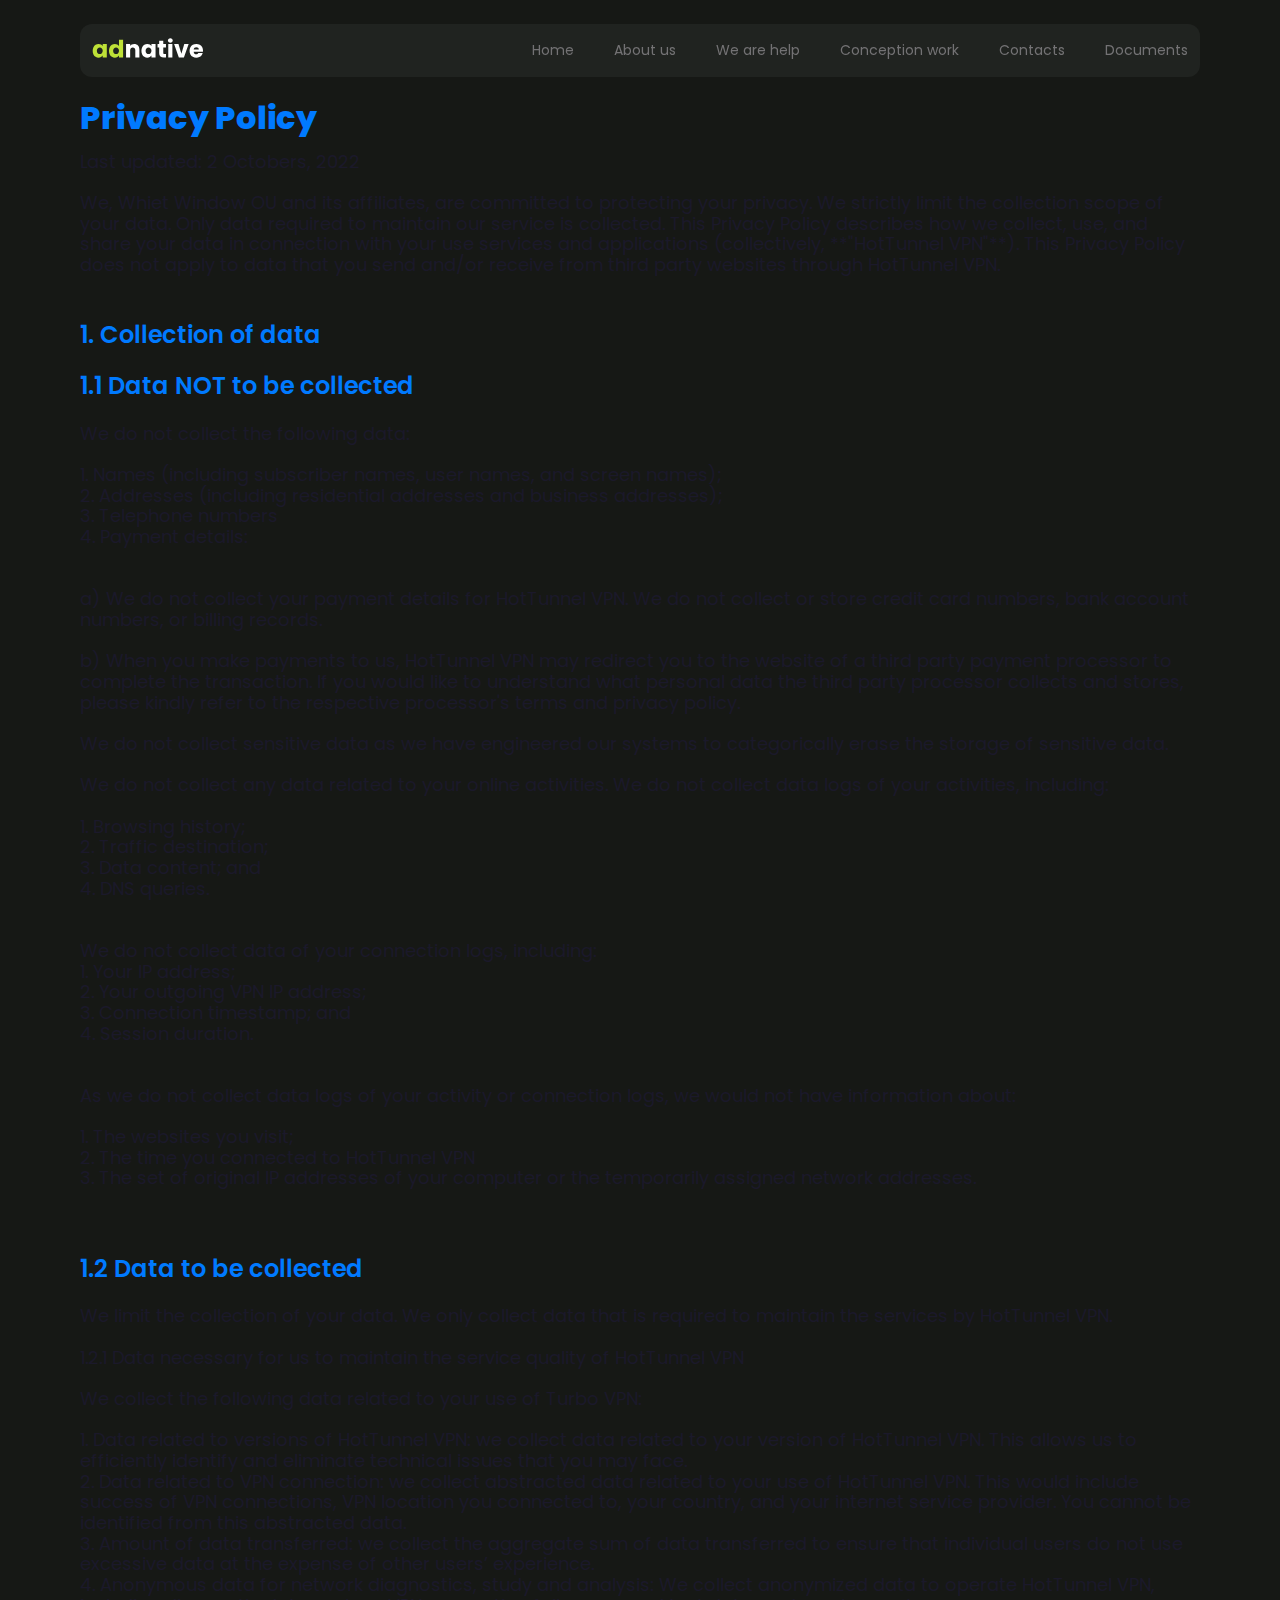
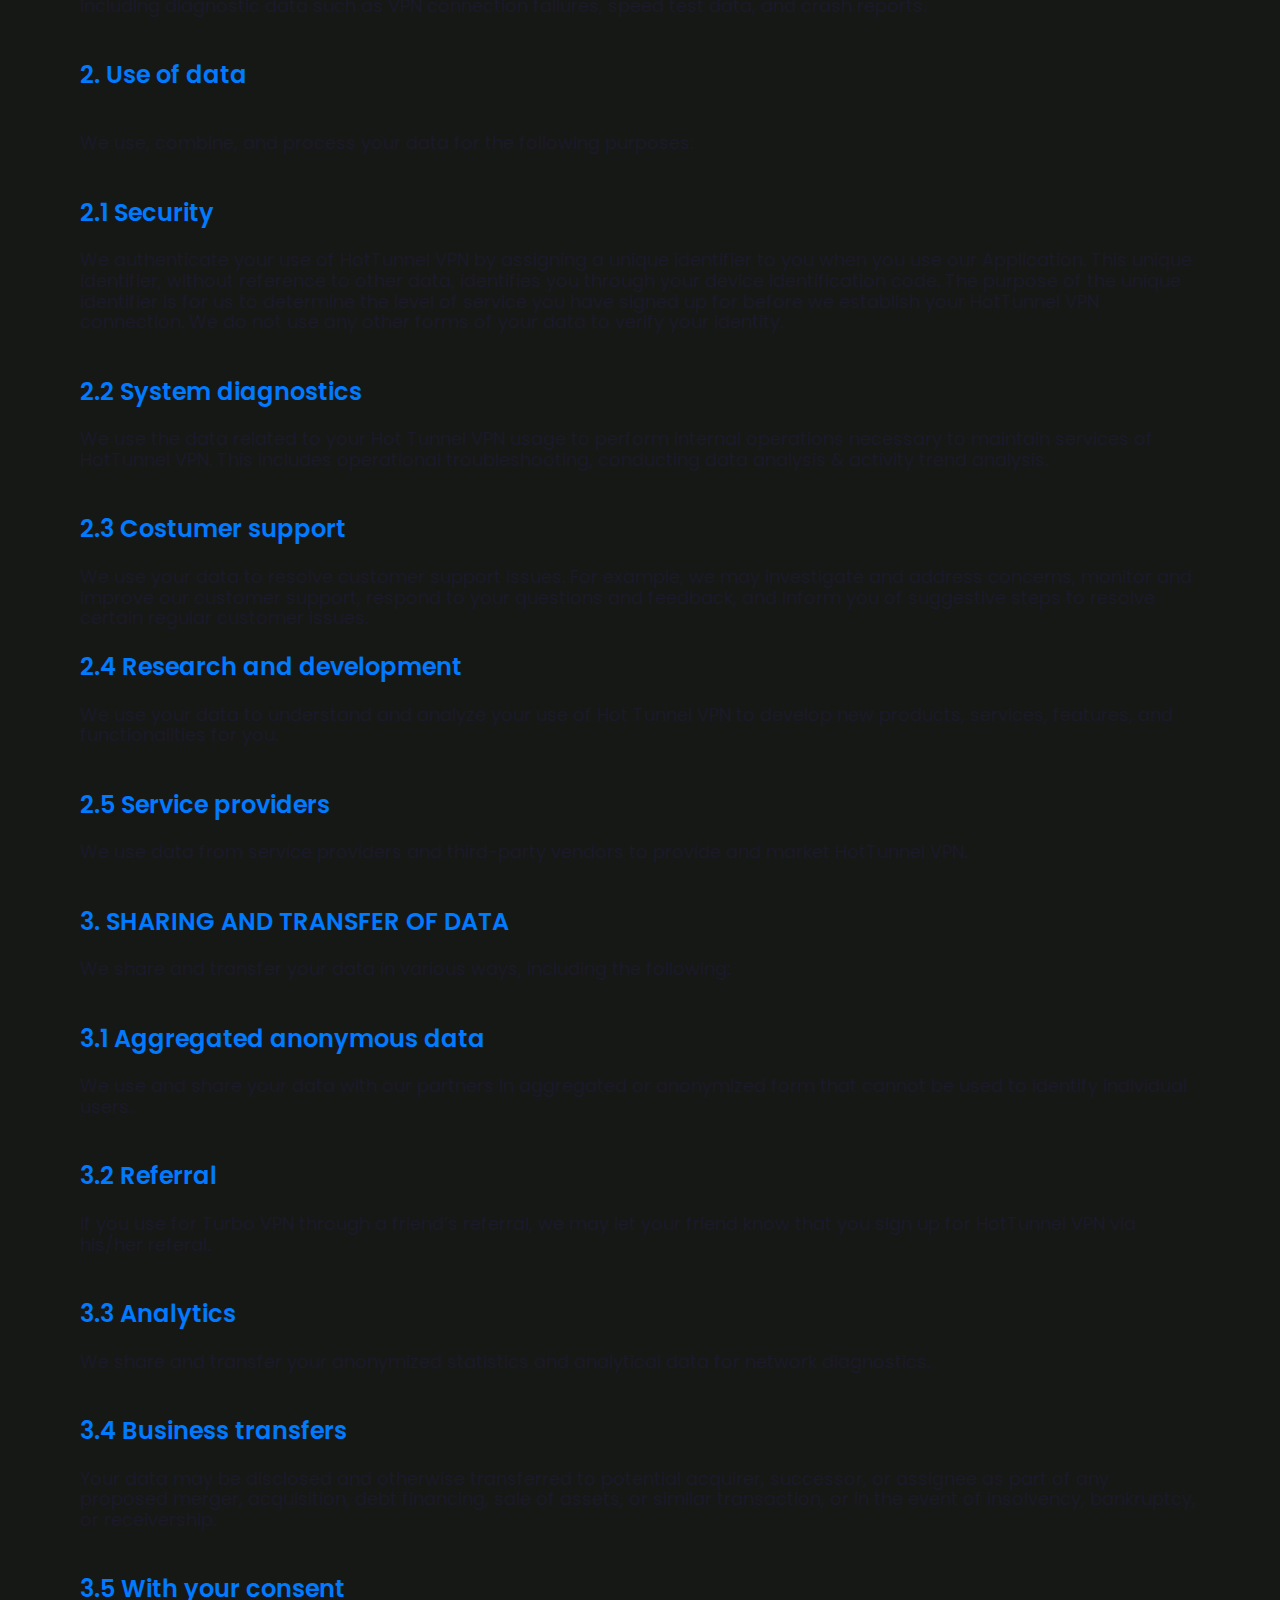
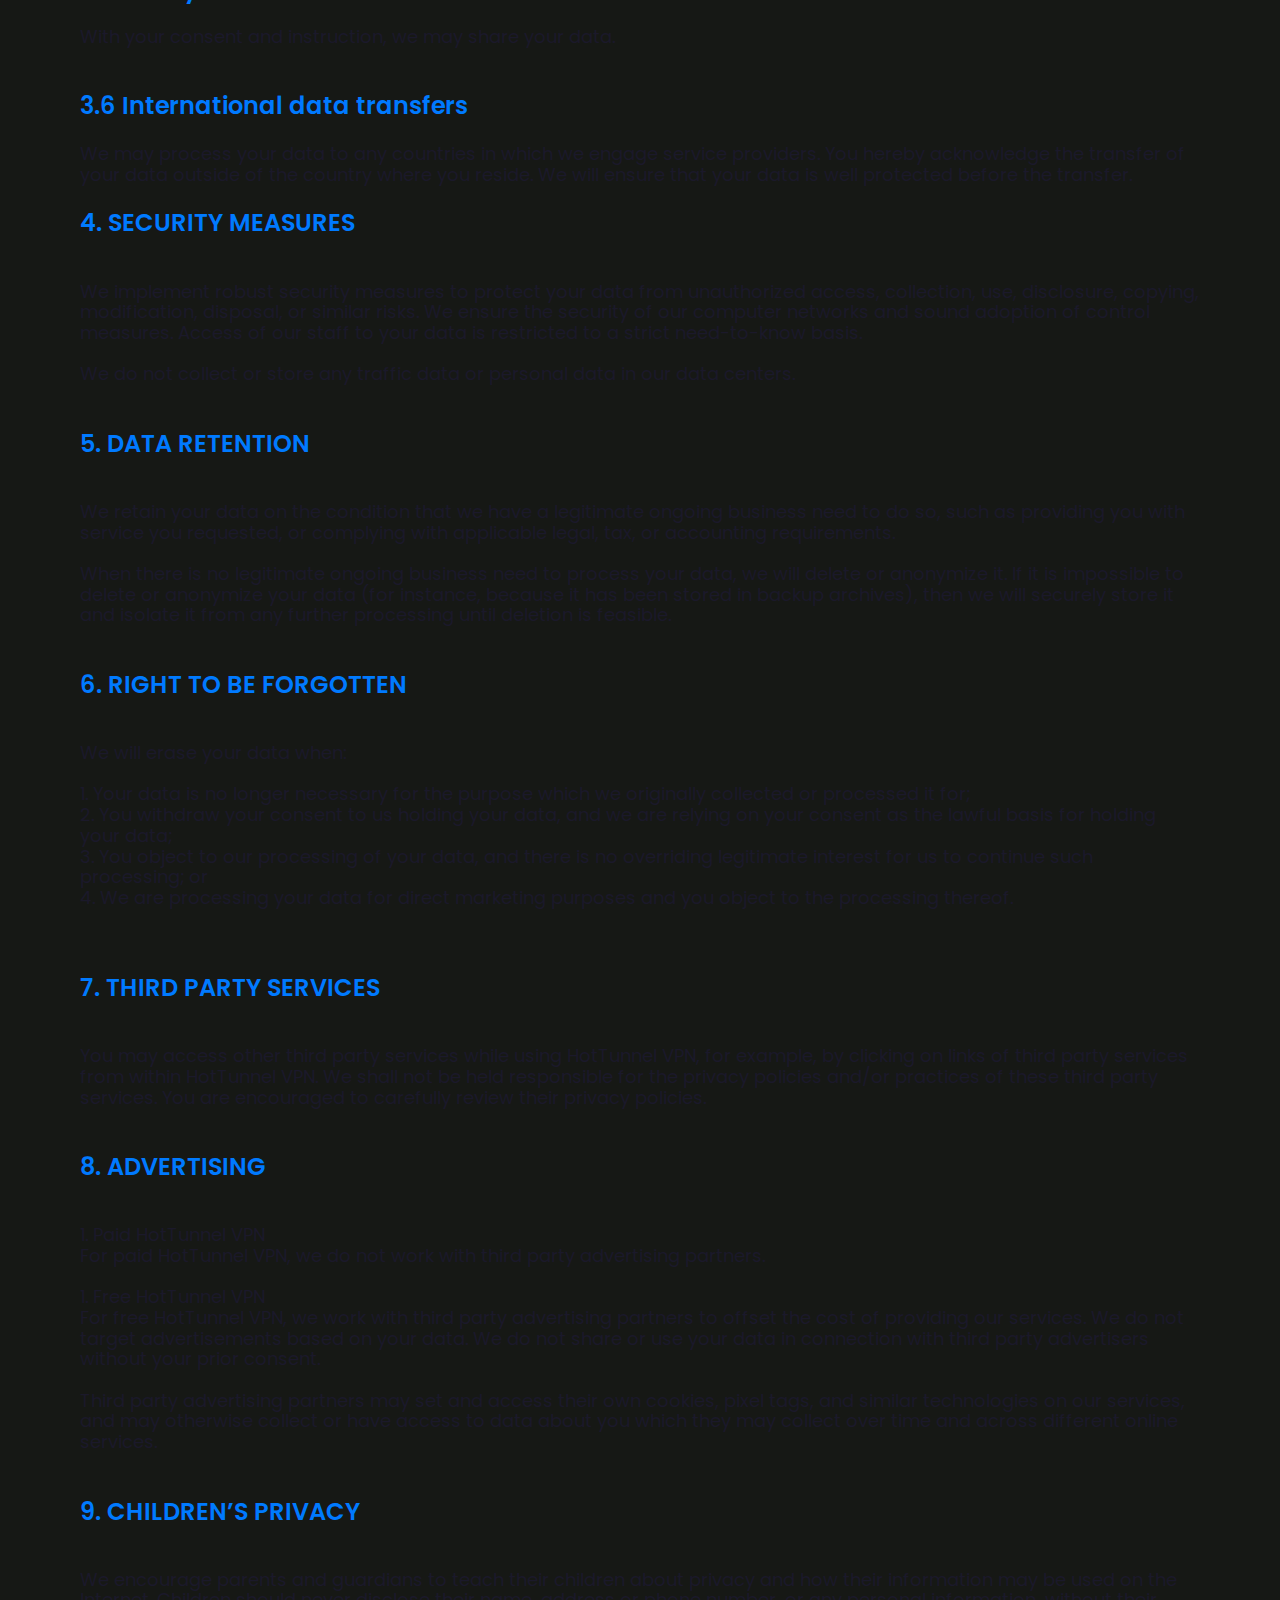
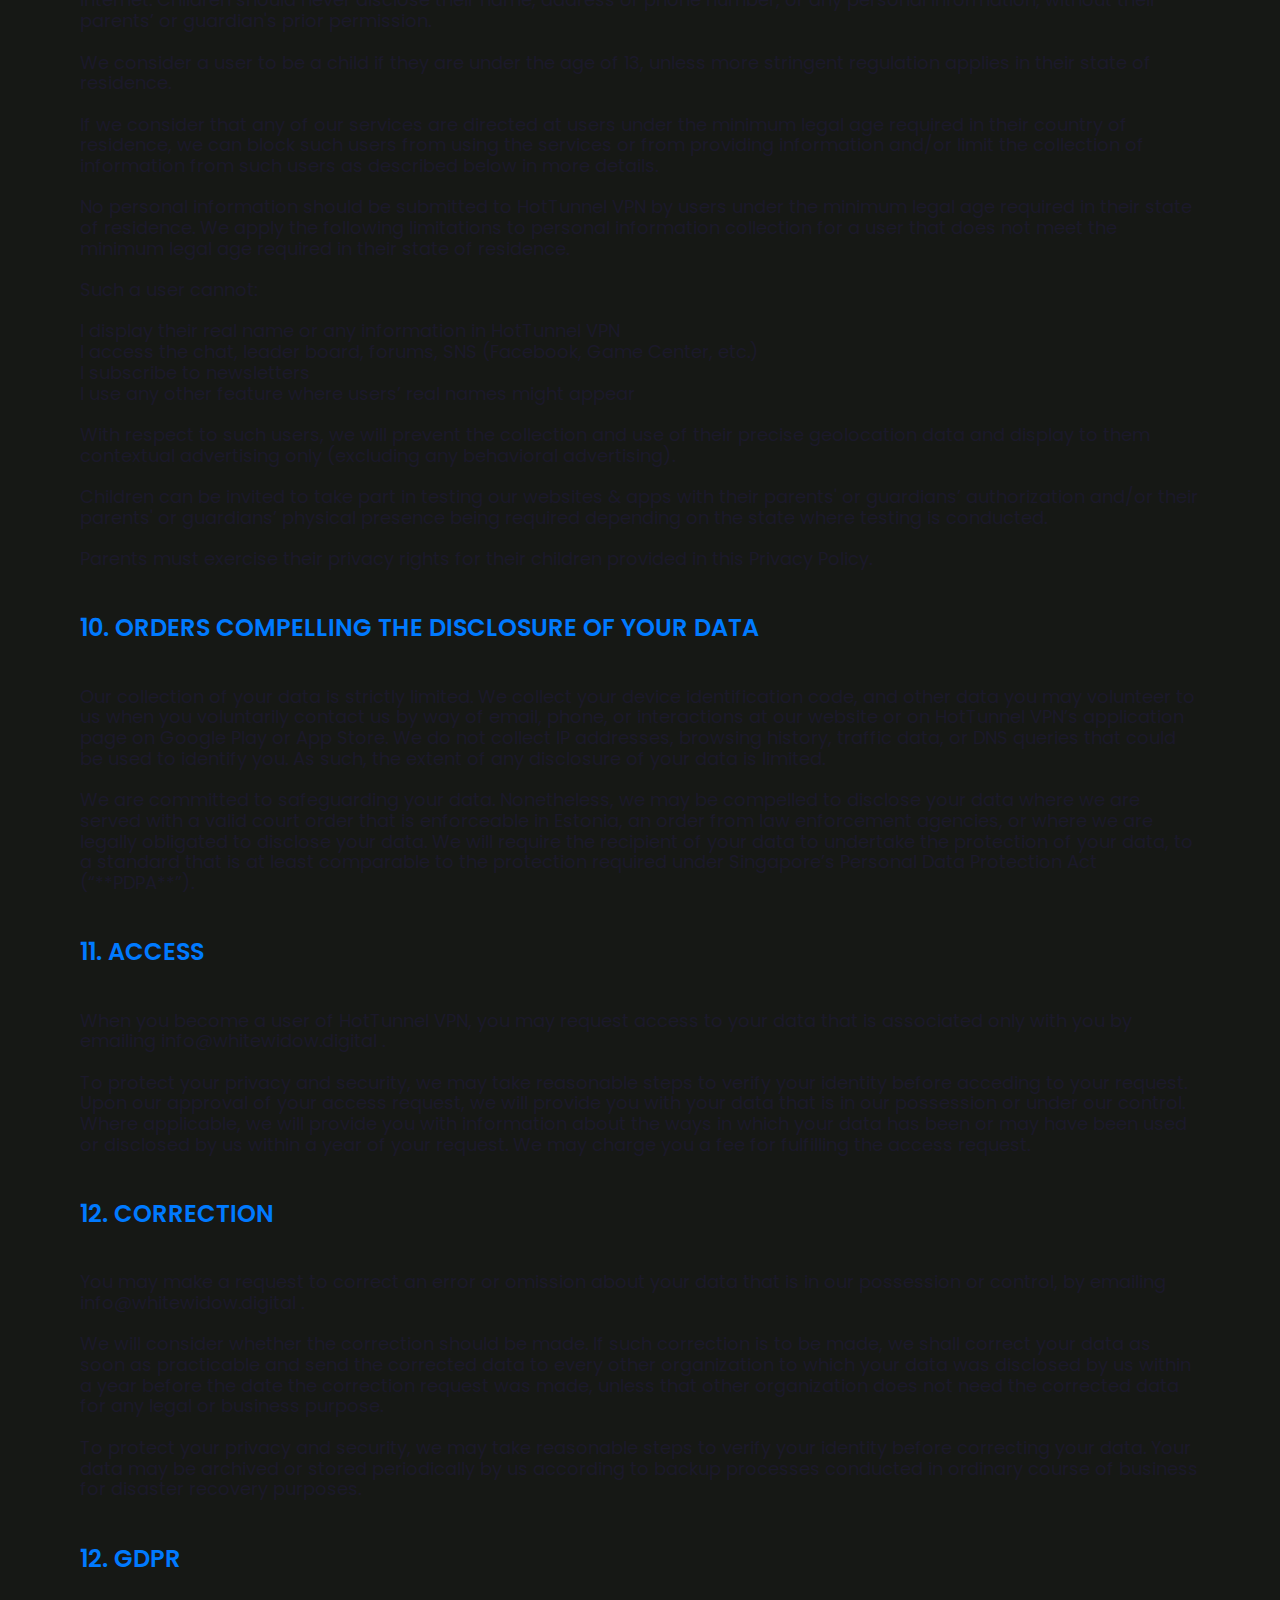
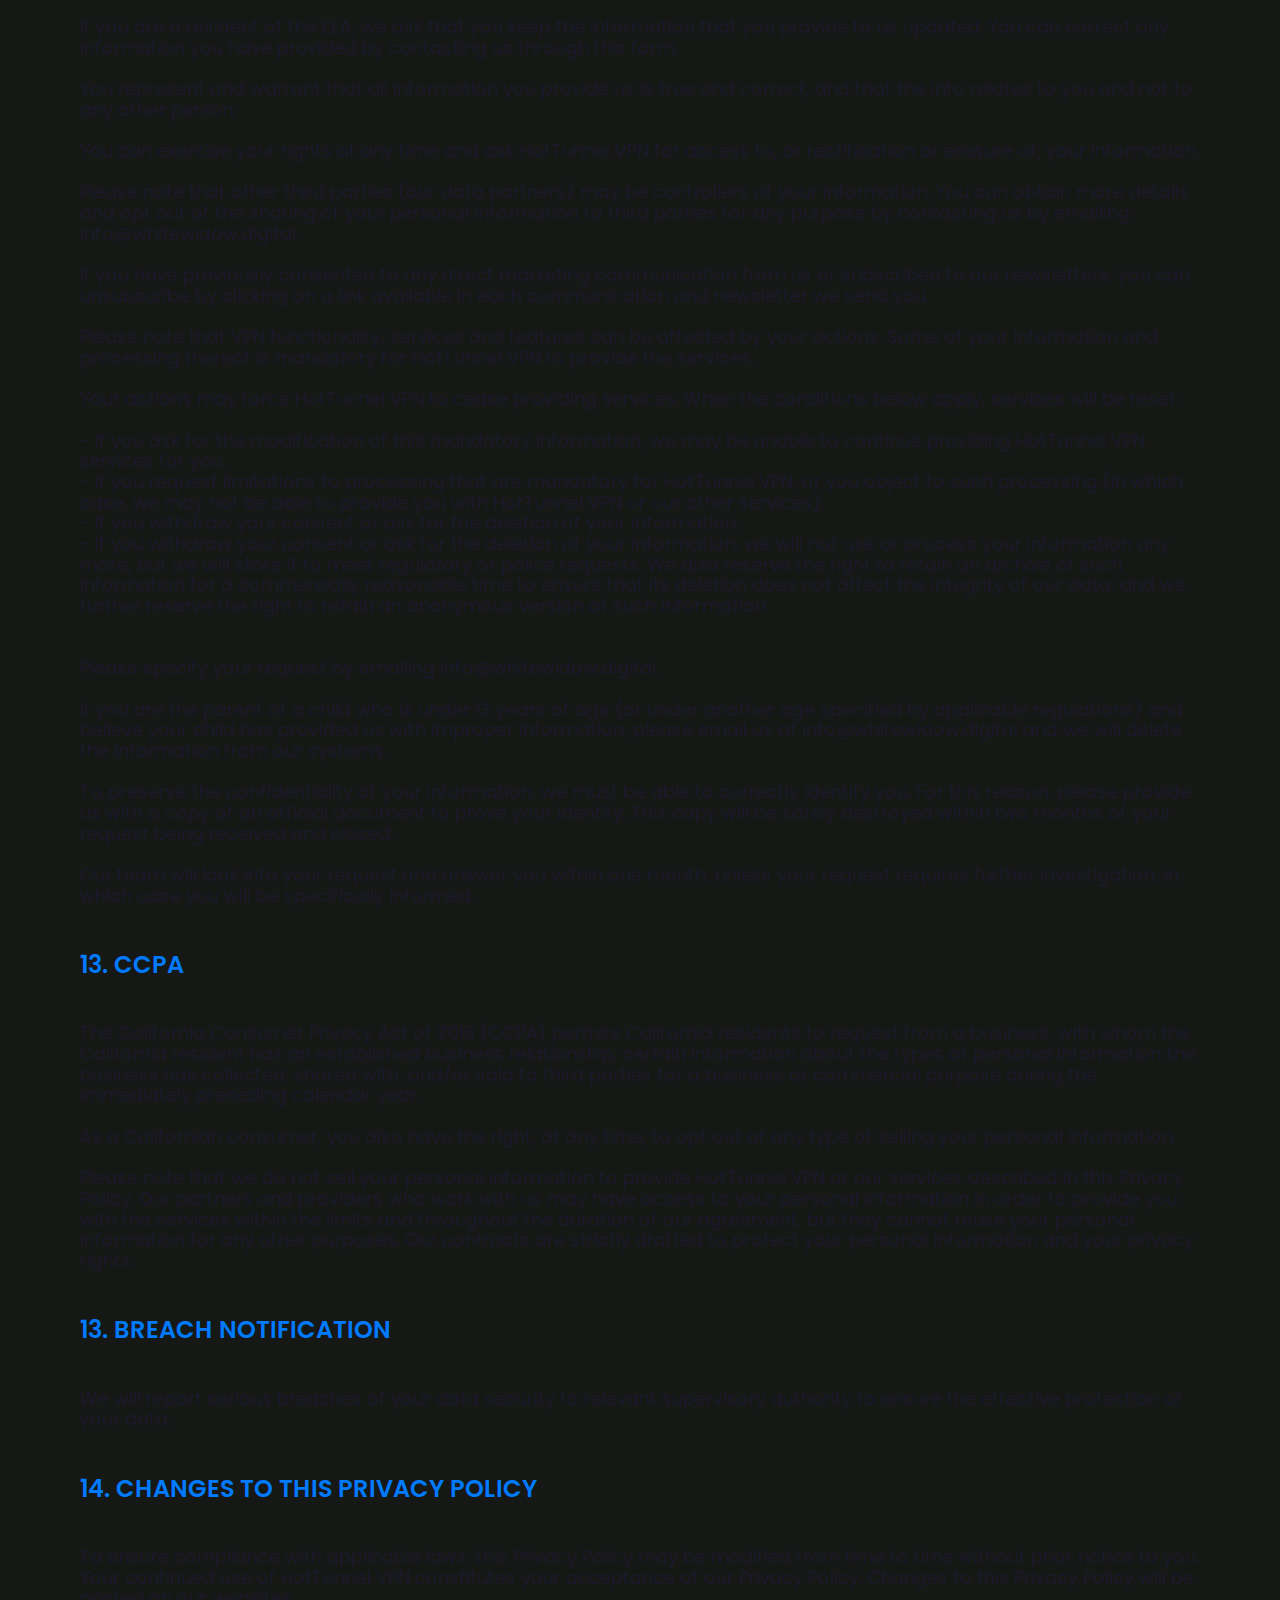
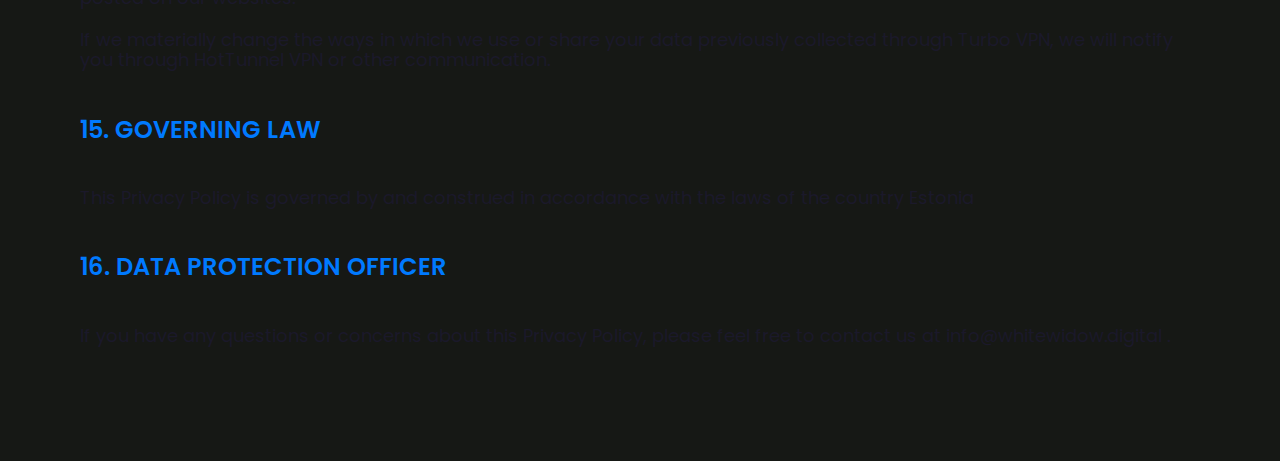
==== privacy.html @ ae60f2f6 "add all pages" ====
<!DOCTYPE html>
<html lang="en">

<head>
    <meta charset="UTF-8">
    <meta http-equiv="X-UA-Compatible" content="IE=edge">
    <meta name="viewport" content="width=device-width, initial-scale=1.0">
    <title>WhiteWidow</title>

    <link rel="stylesheet" href="./css/font.css">
    <link rel="stylesheet" href="./css/style.css">
    <link rel="stylesheet" href="./css/splide.min.css">


</head>

<body>

    <header class="header">
        <div class="container">
            <div class="header-wrap">
                <a href="./index.html" class="header-logo"><img src="./img/logo.svg" alt="logo"></a>

                <div class="header-burger">
                    <span></span>
                </div>

                <nav class="header-menu">
                    <ul class="header-list topmenu">

                        <li><a href="./index.html" class="header-link">Home</a></li>
                        <li><a href="./index.html" class="header-link">About us</a></li>
                        <li><a href="./index.html" class="header-link">We are help</a></li>
                        <li><a href="./index.html" class="header-link">Conception work</a></li>
                        <li><a href="./index.html" class="header-link">Contacts</a></li>
                        <li><a href="#" class="header-link dropdown">Documents</a>
                            <ul class="dropdown">
                                <li><a href="./privacy.html" class="header-link header-submenu__link  down">Privacy
                                        policy</a></li>
                                <li><a href="./terms.html" class="header-link header-submenu__link  down">Terms of
                                        use</a></li>
                            </ul>
                        </li>

                    </ul>
                </nav>
            </div>
        </div>
    </header>


    <main class="privacy">
        <div class="container">
            <div class="privacy__wrap">
                <h1 class="privacy__title">
                    Privacy Policy
                </h1>

                <h2 class="privacy__subtitle">
                    Last updated: 2 Octobers, 2022
                    <br><br>
                    We, Whiet Window OU and its affiliates, are committed to protecting your privacy. We strictly limit
                    the collection scope of your data. Only data required to maintain our service is collected.

                    This Privacy Policy describes how we collect, use, and share your data in connection with your use
                    services and applications (collectively, **"HotTunnel VPN"**). This Privacy Policy does not apply to
                    data that you send and/or receive from third party websites through HotTunnel VPN.
                    <br><br>
                    <p>1. Collection of data</p>
                    <p>1.1 Data NOT to be collected</p>
                    We do not collect the following data:
                    <br><br>
                    1. Names (including subscriber names, user names, and screen names);<br>
                    2. Addresses (including residential addresses and business addresses);<br>
                    3. Telephone numbers<br>
                    4. Payment details:<br>
                    <br><br>
                    a) We do not collect your payment details for HotTunnel VPN. We do not collect or store credit card
                    numbers, bank account numbers, or billing records.
                    <br><br>
                    b) When you make payments to us, HotTunnel VPN may redirect you to the website of a third party
                    payment processor to complete the transaction. If you would like to understand what personal data
                    the third party processor collects and stores, please kindly refer to the respective processor's
                    terms and privacy policy.
                    <br><br>
                    We do not collect sensitive data as we have engineered our systems to categorically erase the
                    storage of sensitive data.
                    <br><br>
                    We do not collect any data related to your online activities. We do not collect data logs of your
                    activities, including:
                    <br><br>
                    1. Browsing history;<br>
                    2. Traffic destination;<br>
                    3. Data content; and<br>
                    4. DNS queries.<br>
                    <br><br>
                    We do not collect data of your connection logs, including:
                    <br>
                    1. Your IP address;<br>
                    2. Your outgoing VPN IP address;<br>
                    3. Connection timestamp; and<br>
                    4. Session duration.<br>
                    <br><br>
                    As we do not collect data logs of your activity or connection logs, we would not have information
                    about:
                    <br><br>
                    1. The websites you visit;<br>
                    2. The time you connected to HotTunnel VPN<br>
                    3. The set of original IP addresses of your computer or the temporarily assigned network
                    addresses.<br>
                    <br><br>
                    <p>1.2 Data to be collected</p>
                    We limit the collection of your data. We only collect data that is required to maintain the services
                    by HotTunnel VPN.
                    <br><br>
                    1.2.1 Data necessary for us to maintain the service quality of HotTunnel VPN
                    <br><br>
                    We collect the following data related to your use of Turbo VPN:
                    <br><br>
                    1. Data related to versions of HotTunnel VPN: we collect data related to your version of HotTunnel
                    VPN. This allows us to efficiently identify and eliminate technical issues that you may face.<br>
                    2. Data related to VPN connection: we collect abstracted data related to your use of HotTunnel VPN.
                    This would include success of VPN connections, VPN location you connected to, your country, and your
                    internet service provider. You cannot be identified from this abstracted data.<br>
                    3. Amount of data transferred: we collect the aggregate sum of data transferred to ensure that
                    individual users do not use excessive data at the expense of other users’ experience.<br>
                    4. Anonymous data for network diagnostics, study and analysis: We collect anonymized data to operate
                    HotTunnel VPN, including diagnostic data such as VPN connection failures, speed test data, and crash
                    reports.<br>
                    <br>

                    <p>2. Use of data</p><br>
                    We use, combine, and process your data for the following purposes:<br>
                    <br>

                    <p>2.1 Security</p>
                    We authenticate your use of HotTunnel VPN by assigning a unique identifier to you when you use our
                    Application. This unique identifier, without reference to other data, identifies you through your
                    device identification code. The purpose of the unique identifier is for us to determine the level of
                    service you have signed up for before we establish your HotTunnel VPN connection.

                    We do not use any other forms of your data to verify your identity.<br><br>

                    <p>2.2 System diagnostics</p>
                    We use the data related to your Hot Tunnel VPN usage to perform internal operations necessary to
                    maintain services of HotTunnel VPN. This includes operational troubleshooting, conducting data
                    analysis & activity trend analysis.<br><br>

                    <p>2.3 Costumer support</p>
                    We use your data to resolve customer support issues. For example, we may investigate and address
                    concerns, monitor and improve our customer support, respond to your questions and feedback, and
                    inform you of suggestive steps to resolve certain regular customer issues.


                    <p>2.4 Research and development</p>

                    We use your data to understand and analyze your use of Hot Tunnel VPN to develop new products,
                    services, features, and functionalities for you.
                    <br><br>
                    <p>2.5 Service providers</p>

                    We use data from service providers and third-party vendors to provide and market HotTunnel VPN.
                    <br><br>
                    <p>3. SHARING AND TRANSFER OF DATA</p>

                    We share and transfer your data in various ways, including the following:
                    <br><br>
                    <p>3.1 Aggregated anonymous data</p>

                    We use and share your data with our partners in aggregated or anonymized form that cannot be used to
                    identify individual users.
                    <br><br>
                    <p>3.2 Referral</p>

                    If you use for Turbo VPN through a friend’s referral, we may let your friend know that you sign up
                    for HotTunnel VPN via his/her referal.
                    <br><br>
                    <p>3.3 Analytics</p>

                    We share and transfer your anonymized statistics and analytical data for network diagnostics.
                    <br><br>
                    <p>3.4 Business transfers</p>

                    Your data may be disclosed and otherwise transferred to potential acquirer, successor, or assignee
                    as part of any proposed merger, acquisition, debt financing, sale of assets, or similar transaction,
                    or in the event of insolvency, bankruptcy, or receivership.
                    <br><br>
                    <p>3.5 With your consent</p>
                    With your consent and instruction, we may share your data.
                    <br><br>
                    <p>3.6 International data transfers</p>
                    We may process your data to any countries in which we engage service providers. You hereby
                    acknowledge the transfer of your data outside of the country where you reside. We will ensure that
                    your data is well protected before the transfer.

                    <p>4. SECURITY MEASURES</p>
                    <br>
                    We implement robust security measures to protect your data from unauthorized access, collection,
                    use, disclosure, copying, modification, disposal, or similar risks. We ensure the security of our
                    computer networks and sound adoption of control measures. Access of our staff to your data is
                    restricted to a strict need-to-know basis.
                    <br><br>
                    We do not collect or store any traffic data or personal data in our data centers.
                    <br><br>
                    <p>5. DATA RETENTION</p>
                    <br>
                    We retain your data on the condition that we have a legitimate ongoing business need to do so, such
                    as providing you with service you requested, or complying with applicable legal, tax, or accounting
                    requirements.
                    <br><br>
                    When there is no legitimate ongoing business need to process your data, we will delete or anonymize
                    it. If it is impossible to delete or anonymize your data (for instance, because it has been stored
                    in backup archives), then we will securely store it and isolate it from any further processing until
                    deletion is feasible.
                    <br><br>
                    <p>6. RIGHT TO BE FORGOTTEN</p>
                    <br>
                    We will erase your data when:
                    <br><br>
                    1. Your data is no longer necessary for the purpose which we originally collected or processed it
                    for;<br>
                    2. You withdraw your consent to us holding your data, and we are relying on your consent as the
                    lawful basis for holding your data;<br>
                    3. You object to our processing of your data, and there is no overriding legitimate interest for us
                    to continue such processing; or <br>
                    4. We are processing your data for direct marketing purposes and you object to the processing
                    thereof. <br>
                    <br><br>
                    <p>7. THIRD PARTY SERVICES</p>
                    <br>
                    You may access other third party services while using HotTunnel VPN, for example, by clicking on
                    links of third party services from within HotTunnel VPN. We shall not be held responsible for the
                    privacy policies and/or practices of these third party services. You are encouraged to carefully
                    review their privacy policies.
                    <br><br>
                    <p>8. ADVERTISING</p>
                    <br>
                    1. Paid HotTunnel VPN
                    <br>
                    For paid HotTunnel VPN, we do not work with third party advertising partners.
                    <br><br>
                    1. Free HotTunnel VPN
                    <br>
                    For free HotTunnel VPN, we work with third party advertising partners to offset the cost of
                    providing our services. We do not target advertisements based on your data. We do not share or use
                    your data in connection with third party advertisers without your prior consent.
                    <br><br>
                    Third party advertising partners may set and access their own cookies, pixel tags, and similar
                    technologies on our services, and may otherwise collect or have access to data about you which they
                    may collect over time and across different online services.
                    <br><br>
                    <p>9. CHILDREN’S PRIVACY</p>
                    <br>
                    We encourage parents and guardians to teach their children about privacy and how their information
                    may be used on the Internet. Children should never disclose their name, address or phone number, or
                    any personal information, without their parents’ or guardian's prior permission.
                    <br><br>
                    We consider a user to be a child if they are under the age of 13, unless more stringent regulation
                    applies in their state of residence.
                    <br><br>
                    If we consider that any of our services are directed at users under the minimum legal age required
                    in their country of residence, we can block such users from using the services or from providing
                    information and/or limit the collection of information from such users as described below in more
                    details.
                    <br><br>
                    No personal information should be submitted to HotTunnel VPN by users under the minimum legal age
                    required in their state of residence. We apply the following limitations to personal information
                    collection for a user that does not meet the minimum legal age required in their state of residence.
                    <br><br>
                    Such a user cannot:
                    <br><br>
                    l display their real name or any information in HotTunnel VPN
                    <br>
                    l access the chat, leader board, forums, SNS (Facebook, Game Center, etc.)
                    <br>
                    l subscribe to newsletters
                    <br>
                    l use any other feature where users’ real names might appear
                    <br><br>
                    With respect to such users, we will prevent the collection and use of their precise geolocation data
                    and display to them contextual advertising only (excluding any behavioral advertising).
                    <br><br>
                    Children can be invited to take part in testing our websites & apps with their parents' or
                    guardians’ authorization and/or their parents' or guardians’ physical presence being required
                    depending on the state where testing is conducted.
                    <br><br>
                    Parents must exercise their privacy rights for their children provided in this Privacy Policy.
                    <br><br>
                    <p>10. ORDERS COMPELLING THE DISCLOSURE OF YOUR DATA</p>
                    <br>
                    Our collection of your data is strictly limited. We collect your device identification code, and
                    other data you may volunteer to us when you voluntarily contact us by way of email, phone, or
                    interactions at our website or on HotTunnel VPN’s application page on Google Play or App Store. We
                    do not collect IP addresses, browsing history, traffic data, or DNS queries that could be used to
                    identify you. As such, the extent of any disclosure of your data is limited.
                    <br><br>
                    We are committed to safeguarding your data. Nonetheless, we may be compelled to disclose your data
                    where we are served with a valid court order that is enforceable in Estonia, an order from law
                    enforcement agencies, or where we are legally obligated to disclose your data. We will require the
                    recipient of your data to undertake the protection of your data, to a standard that is at least
                    comparable to the protection required under Singapore’s Personal Data Protection Act (“**PDPA**”).
                    <br><br>
                    <p>11. ACCESS</p>
                    <br>
                    When you become a user of HotTunnel VPN, you may request access to your data that is associated only
                    with you by emailing info@whitewidow.digital .
                    <br><br>
                    To protect your privacy and security, we may take reasonable steps to verify your identity before
                    acceding to your request. Upon our approval of your access request, we will provide you with your
                    data that is in our possession or under our control. Where applicable, we will provide you with
                    information about the ways in which your data has been or may have been used or disclosed by us
                    within a year of your request. We may charge you a fee for fulfilling the access request.
                    <br><br>
                    <p>12. CORRECTION</p>
                    <br>
                    You may make a request to correct an error or omission about your data that is in our possession or
                    control, by emailing info@whitewidow.digital .
                    <br><br>
                    We will consider whether the correction should be made. If such correction is to be made, we shall
                    correct your data as soon as practicable and send the corrected data to every other organization to
                    which your data was disclosed by us within a year before the date the correction request was made,
                    unless that other organization does not need the corrected data for any legal or business
                    purpose.
                    <br><br>
                    To protect your privacy and security, we may take reasonable steps to verify your identity before
                    correcting your data. Your data may be archived or stored periodically by us according to backup
                    processes conducted in ordinary course of business for disaster recovery purposes.
                    <br><br>
                    <p>12. GDPR</p>
                    <br>
                    If you are a resident of the EEA, we ask that you keep the information that you provide to us
                    updated. You can correct any information you have provided by contacting us through this form.
                    <br><br>
                    You represent and warrant that all information you provide us is true and correct, and that the info
                    relates to you and not to any other person.
                    <br><br>
                    You can exercise your rights at any time and ask HotTunnel VPN for access to, or rectification or
                    erasure of, your information.
                    <br><br>
                    Please note that other third parties (our data partners) may be controllers of your information. You
                    can obtain more details and opt out of the sharing of your personal information to third parties for
                    any purpose by contacting us by emailing info@whitewidow.digital .
                    <br><br>
                    If you have previously consented to any direct marketing communication from us or subscribed to our
                    newsletters, you can unsubscribe by clicking on a link available in each communication and
                    newsletter we send you.
                    <br><br>
                    Please note that VPN functionality, services and features can be affected by your actions. Some of
                    your information and processing thereof is mandatory for HotTunnel VPN to provide the services.
                    <br><br>
                    Your actions may force HotTunnel VPN to cease providing services. When the conditions below apply,
                    services will be reset:
                    <br><br>
                    - If you ask for the modification of this mandatory information, we may be unable to continue
                    providing HotTunnel VPN services for you. <br>
                    - If you request limitations to processing that are mandatory for HotTunnel VPN, or you object to
                    such processing (in which case, we may not be able to provide you with HotTunnel VPN or our other
                    services). <br>
                    - If you withdraw your consent or ask for the deletion of your information. <br>
                    - If you withdraw your consent or ask for the deletion of your information, we will not use or
                    process your information any more, but we will store it to meet regulatory or police requests. We
                    also reserve the right to retain an archive of such information for a commercially reasonable time
                    to ensure that its deletion does not affect the integrity of our data; and we further reserve the
                    right to retain an anonymous version of such information. <br>
                    <br><br>
                    Please specify your request by emailing info@whitewidow.digital .
                    <br><br>
                    If you are the parent of a child who is under 13 years of age (or under another age specified by
                    applicable regulations) and believe your child has provided us with improper information, please
                    email us at info@whitewidow.digital and we will delete the information from our systems.
                    <br><br>
                    To preserve the confidentiality of your information, we must be able to correctly identify you. For
                    this reason, please provide us with a copy of an official document to prove your identity. This copy
                    will be safely destroyed within two months of your request being received and closed.
                    <br><br>
                    Our team will look into your request and answer you within one month, unless your request requires
                    further investigation, in which case you will be specifically informed.
                    <br><br>
                    <p>13. CCPA</p>
                    <br>
                    The California Consumer Privacy Act of 2018 (CCPA) permits California residents to request from a
                    business, with whom the California resident has an established business relationship, certain
                    information about the types of personal information the business has collected, shared with, and/or
                    sold to third parties for a business or commercial purpose during the immediately preceding calendar
                    year.
                    <br><br>
                    As a Californian consumer, you also have the right, at any time, to opt out of any type of selling
                    your personal information.
                    <br><br>
                    Please note that we do not sell your personal information to provide HotTunnel VPN or our services
                    described in this Privacy Policy. Our partners and providers who work with us may have access to
                    your personal information in order to provide you with the services within the limits and throughout
                    the duration of our agreement, but they cannot reuse your personal information for any other
                    purposes. Our contracts are strictly drafted to protect your personal information and your privacy
                    rights.
                    <br><br>
                    <p>13. BREACH NOTIFICATION</p>
                    <br>
                    We will report serious breaches of your data security to relevant supervisory authority to ensure
                    the effective protection of your data.
                    <br><br>
                    <p>14. CHANGES TO THIS PRIVACY POLICY</p>
                    <br>
                    To ensure compliance with applicable laws, this Privacy Policy may be modified from time to time
                    without prior notice to you. Your continued use of HotTunnel VPN constitutes your acceptance of our
                    Privacy Policy. Changes to this Privacy Policy will be posted on our websites.
                    <br><br>
                    If we materially change the ways in which we use or share your data previously collected through
                    Turbo VPN, we will notify you through HotTunnel VPN or other communication.
                    <br><br>
                    <p>15. GOVERNING LAW</p>
                    <br>
                    This Privacy Policy is governed by and construed in accordance with the laws of the country Estonia
                    <br><br>
                    <p>16. DATA PROTECTION OFFICER</p>
                    <br>
                    If you have any questions or concerns about this Privacy Policy, please feel free to contact us at
                    info@whitewidow.digital .
            </div>
        </div>
    </main>



    <script src="https://code.jquery.com/jquery-3.6.0.slim.min.js"></script>
    <script src="./js/splide.min.js"></script>
    <script src="./js/splider.js"></script>
    <script src="./js/script.js"></script>
</body>

</html>
---- css/font.css ----
@font-face {
    font-family: 'Poppins';
    src: url('../fonts/Poppins-Black.woff2') format('woff2'),
        url('../fonts/Poppins-Black.woff') format('woff');
    font-weight: 900;
    font-style: normal;
    font-display: swap;
}

@font-face {
    font-family: 'Poppins';
    src: url('../fonts/Poppins-Bold.woff2') format('woff2'),
        url('../fonts/Poppins-Bold.woff') format('woff');
    font-weight: bold;
    font-style: normal;
    font-display: swap;
}

@font-face {
    font-family: 'Poppins';
    src: url('../fonts/Poppins-ExtraBold.woff2') format('woff2'),
        url('../fonts/Poppins-ExtraBold.woff') format('woff');
    font-weight: bold;
    font-style: normal;
    font-display: swap;
}

@font-face {
    font-family: 'Poppins';
    src: url('../fonts/Poppins-Light.woff2') format('woff2'),
        url('../fonts/Poppins-Light.woff') format('woff');
    font-weight: 300;
    font-style: normal;
    font-display: swap;
}

@font-face {
    font-family: 'Poppins';
    src: url('../fonts/Poppins-Regular.woff2') format('woff2'),
        url('../fonts/Poppins-Regular.woff') format('woff');
    font-weight: normal;
    font-style: normal;
    font-display: swap;
}

@font-face {
    font-family: 'Poppins';
    src: url('../fonts/Poppins-Medium.woff2') format('woff2'),
        url('../fonts/Poppins-Medium.woff') format('woff');
    font-weight: 500;
    font-style: normal;
    font-display: swap;
}

@font-face {
    font-family: 'Poppins';
    src: url('../fonts/Poppins-SemiBold.woff2') format('woff2'),
        url('../fonts/Poppins-SemiBold.woff') format('woff');
    font-weight: 600;
    font-style: normal;
    font-display: swap;
}
---- css/style.css ----
body {
  font-family: "Poppins";
  background-color: #161815;
}

.container {
  max-width: 1120px;
  margin: 0 auto;
}

img {
  max-width: 100%;
}

html {
  scroll-behavior: smooth;
}

/*! normalize.css v8.0.1 | MIT License | github.com/necolas/normalize.css */
/* Document
   ========================================================================== */
/**
 * 1. Correct the line height in all browsers.
 * 2. Prevent adjustments of font size after orientation changes in iOS.
 */
html {
  line-height: 1.15; /* 1 */
  -webkit-text-size-adjust: 100%; /* 2 */
}

/* Sections
   ========================================================================== */
/**
 * Remove the margin in all browsers.
 */
body {
  margin: 0;
}

/**
 * Render the `main` element consistently in IE.
 */
main {
  display: block;
}

/**
 * Correct the font size and margin on `h1` elements within `section` and
 * `article` contexts in Chrome, Firefox, and Safari.
 */
h1 {
  font-size: 2em;
  margin: 0;
}

span {
  display: block;
}

/* Grouping content
   ========================================================================== */
/**
 * 1. Add the correct box sizing in Firefox.
 * 2. Show the overflow in Edge and IE.
 */
hr {
  box-sizing: content-box; /* 1 */
  height: 0; /* 1 */
  overflow: visible; /* 2 */
}

/**
 * 1. Correct the inheritance and scaling of font size in all browsers.
 * 2. Correct the odd `em` font sizing in all browsers.
 */
pre {
  font-family: monospace, monospace; /* 1 */
  font-size: 1em; /* 2 */
}

/* Text-level semantics
   ========================================================================== */
/**
 * Remove the gray background on active links in IE 10.
 */
a {
  background-color: transparent;
}

/**
 * 1. Remove the bottom border in Chrome 57-
 * 2. Add the correct text decoration in Chrome, Edge, IE, Opera, and Safari.
 */
abbr[title] {
  border-bottom: none; /* 1 */
  text-decoration: underline; /* 2 */
  text-decoration: underline dotted; /* 2 */
}

/**
 * Add the correct font weight in Chrome, Edge, and Safari.
 */
b,
strong {
  font-weight: bolder;
}

/**
 * 1. Correct the inheritance and scaling of font size in all browsers.
 * 2. Correct the odd `em` font sizing in all browsers.
 */
code,
kbd,
samp {
  font-family: monospace, monospace; /* 1 */
  font-size: 1em; /* 2 */
}

/**
 * Add the correct font size in all browsers.
 */
small {
  font-size: 80%;
}

/**
 * Prevent `sub` and `sup` elements from affecting the line height in
 * all browsers.
 */
sub,
sup {
  font-size: 75%;
  line-height: 0;
  position: relative;
  vertical-align: baseline;
}

sub {
  bottom: -0.25em;
}

sup {
  top: -0.5em;
}

/* Embedded content
   ========================================================================== */
/**
 * Remove the border on images inside links in IE 10.
 */
img {
  border-style: none;
}

/* Forms
   ========================================================================== */
/**
 * 1. Change the font styles in all browsers.
 * 2. Remove the margin in Firefox and Safari.
 */
button,
input,
optgroup,
select,
textarea {
  font-family: inherit; /* 1 */
  font-size: 100%; /* 1 */
  line-height: 1.15; /* 1 */
  margin: 0; /* 2 */
}

/**
 * Show the overflow in IE.
 * 1. Show the overflow in Edge.
 */
button,
input { /* 1 */
  overflow: visible;
}

/**
 * Remove the inheritance of text transform in Edge, Firefox, and IE.
 * 1. Remove the inheritance of text transform in Firefox.
 */
button,
select { /* 1 */
  text-transform: none;
}

/**
 * Correct the inability to style clickable types in iOS and Safari.
 */
button,
[type=button],
[type=reset],
[type=submit] {
  -webkit-appearance: button;
  appearance: none;
}

/**
 * Remove the inner border and padding in Firefox.
 */
button::-moz-focus-inner,
[type=button]::-moz-focus-inner,
[type=reset]::-moz-focus-inner,
[type=submit]::-moz-focus-inner {
  border-style: none;
  padding: 0;
}

/**
 * Restore the focus styles unset by the previous rule.
 */
button:-moz-focusring,
[type=button]:-moz-focusring,
[type=reset]:-moz-focusring,
[type=submit]:-moz-focusring {
  outline: 1px dotted ButtonText;
}

/**
 * Correct the padding in Firefox.
 */
fieldset {
  padding: 0.35em 0.75em 0.625em;
}

/**
 * 1. Correct the text wrapping in Edge and IE.
 * 2. Correct the color inheritance from `fieldset` elements in IE.
 * 3. Remove the padding so developers are not caught out when they zero out
 *    `fieldset` elements in all browsers.
 */
legend {
  box-sizing: border-box; /* 1 */
  color: inherit; /* 2 */
  display: table; /* 1 */
  max-width: 100%; /* 1 */
  padding: 0; /* 3 */
  white-space: normal; /* 1 */
}

/**
 * Add the correct vertical alignment in Chrome, Firefox, and Opera.
 */
progress {
  vertical-align: baseline;
}

/**
 * Remove the default vertical scrollbar in IE 10+.
 */
textarea {
  overflow: auto;
}

/**
 * 1. Add the correct box sizing in IE 10.
 * 2. Remove the padding in IE 10.
 */
[type=checkbox],
[type=radio] {
  box-sizing: border-box; /* 1 */
  padding: 0; /* 2 */
}

/**
 * Correct the cursor style of increment and decrement buttons in Chrome.
 */
[type=number]::-webkit-inner-spin-button,
[type=number]::-webkit-outer-spin-button {
  height: auto;
}

/**
 * 1. Correct the odd appearance in Chrome and Safari.
 * 2. Correct the outline style in Safari.
 */
[type=search] {
  -webkit-appearance: textfield; /* 1 */
  appearance: none;
  outline-offset: -2px; /* 2 */
}

/**
 * Remove the inner padding in Chrome and Safari on macOS.
 */
[type=search]::-webkit-search-decoration {
  -webkit-appearance: none;
}

/**
 * 1. Correct the inability to style clickable types in iOS and Safari.
 * 2. Change font properties to `inherit` in Safari.
 */
::-webkit-file-upload-button {
  -webkit-appearance: button; /* 1 */
  font: inherit; /* 2 */
}

/* Interactive
   ========================================================================== */
/*
 * Add the correct display in Edge, IE 10+, and Firefox.
 */
details {
  display: block;
}

/*
 * Add the correct display in all browsers.
 */
summary {
  display: list-item;
}

/* Misc
   ========================================================================== */
/**
 * Add the correct display in IE 10+.
 */
template {
  display: none;
}

/**
 * Add the correct display in IE 10.
 */
[hidden] {
  display: none;
}

.header {
  position: fixed;
  top: 0;
  left: 0;
  height: 80px;
  width: 100%;
  z-index: 20;
}
.header::before {
  content: "";
  position: absolute;
  top: 0;
  left: 0;
  width: 100%;
  height: 100%;
  z-index: 4;
  border-radius: 0px 0px 40px 40px;
}
.header-wrap {
  position: relative;
  display: flex;
  justify-content: space-between;
  align-items: center;
  min-height: 53px;
  padding: 0px 12px;
  background: #202320;
  margin-top: 24px;
  border-radius: 12px;
}
.header-logo {
  display: block;
}
.header-list {
  display: flex;
  position: relative;
  z-index: 8;
}
.header-list li {
  display: block;
  list-style: none;
  margin-left: 40px;
}
.header-link {
  color: #737274;
  font-size: 14px;
  text-decoration: none;
  font-weight: 400;
  line-height: 16px;
  transition: 0.3s;
}
.header-link:hover {
  color: #ffffff;
}
.header-button {
  display: flex;
  font-size: 14px;
  color: #ffffff;
  text-decoration: none;
  border: 1px solid #ffffff;
  border-radius: 12px;
  padding: 8px 12px;
  z-index: 8;
}
.header-button__icon {
  margin-left: 4px;
}
.header-button:hover {
  color: #BEE137;
  transition: 0.3s;
  border-color: #BEE137;
}
.header-burger {
  display: none;
}
.header-logo {
  z-index: 7;
}

.header-menu ul {
  position: relative;
}
.header-menu ul ul {
  background-color: #202320;
  display: none;
  position: absolute;
  text-align: left;
  width: 200px;
  margin: 0;
  padding: 0;
  border-radius: 16px;
}
.header-menu ul ul li {
  padding: 16px;
}
.header-menu li:hover ul {
  display: block;
}

@media (max-width: 768px) {
  body.lock {
    overflow: hidden;
  }
  .header-wrap {
    min-height: 80px;
    justify-content: space-between;
  }
  .header-menu {
    position: fixed;
    top: -120%;
    left: 0;
    width: 100%;
    height: 100%;
    background-color: #131512;
    z-index: 3;
    padding: 100px 0 0 0;
    transition: 0.3s;
  }
  .header-menu ul ul {
    display: block;
    background-color: #131512;
    position: relative;
    margin-top: 50px;
  }
  .header-menu ul ul li {
    padding: 0;
    margin: 0;
    margin-bottom: 50px;
  }
  .header-list {
    display: block;
  }
  .header-list li {
    margin: 0;
    margin-bottom: 50px;
  }
  .header-burger {
    display: block;
    position: relative;
    width: 30px;
    height: 20px;
    z-index: 7;
  }
  .header-burger::before, .header-burger::after {
    transition: 0.3s;
    content: "";
    background-color: #BEE137;
    position: absolute;
    width: 100%;
    height: 2px;
  }
  .header-burger::before {
    top: 0;
  }
  .header-burger::after {
    bottom: 0;
  }
  .header-burger span {
    transition: 0.3s;
    position: absolute;
    background-color: #BEE137;
    left: 0;
    width: 100%;
    height: 2px;
    top: 9px;
  }
  .header-button {
    display: none;
  }
}
.header-burger.active::before {
  transform: rotate(45deg);
  top: 9px;
}
.header-burger.active::after {
  transform: rotate(-45deg);
  bottom: 9px;
}
.header-burger.active span {
  transform: scale(0);
}

.header-menu.active {
  top: 0;
}

.main {
  padding: 80px 16px;
}
.main-bg {
  background-color: #1B1827;
  border-radius: 40px;
  border: none;
  overflow: hidden;
  max-height: 495px;
  max-width: none;
  position: relative;
  z-index: -3;
}
.main-bg::before {
  content: "";
  width: 924px;
  height: 436px;
  background-image: url(../img/wave-bg.png);
  position: absolute;
  background-repeat: no-repeat;
  z-index: -2;
  background-size: cover;
  object-fit: fill;
}
.main-bg::after {
  content: "";
  width: 100%;
  height: 100%;
  background-image: url(../img/blink-bg.png);
  position: absolute;
  background-repeat: no-repeat;
  z-index: -2;
  right: -600px;
  top: 0;
  background-size: contain;
}
.main-wrap {
  padding: 34px 50px;
  display: flex;
  justify-content: space-between;
  align-content: center;
  align-items: center;
}
.main-title {
  font-size: 60px;
  color: #FFFFFF;
  font-weight: 700;
  line-height: 92px;
  flex-basis: 480px;
}
.main-title__blue {
  color: #007AFF;
}
.main__img {
  position: absolute;
  width: 50%;
  top: 60px;
  right: -120px;
  object-fit: cover;
  z-index: -1;
  flex-basis: 440px;
}

@media (max-width: 1440px) {
  .main-bg::before {
    right: -200px;
  }
  .main-bg::after {
    right: -600px;
  }
  .main__img {
    top: 20px;
  }
}
@media (max-width: 1024px) {
  .main-bg::before {
    right: -100px;
  }
  .main-bg::after {
    right: -500px;
  }
  .main__img {
    top: 50px;
  }
}
@media (max-width: 768px) {
  .main {
    padding-bottom: 0px;
  }
  .main-title {
    font-size: 50px;
    line-height: 70px;
  }
  .main-bg::before {
    width: 740px;
    height: 370px;
    right: -100px;
  }
  .main-bg::after {
    right: -400px;
  }
  .main__img {
    top: 50px;
  }
}
@media (max-width: 500px) {
  .main {
    padding-bottom: 0px;
  }
  .main-wrap {
    flex-direction: column;
    align-content: center;
    align-items: center;
    text-align: center;
  }
  .main-title {
    font-size: 32px;
    line-height: 48px;
  }
  .main-bg::before {
    height: 500px;
    right: -50px;
    top: 0px;
  }
  .main-bg::after {
    top: 200px;
    right: 0px;
  }
  .main__img {
    width: 360px;
    top: 250px;
    right: -80px;
  }
}
.about {
  padding: 40px 16px;
}
.about-wrap {
  display: flex;
  flex-direction: column;
  align-content: center;
  align-items: center;
  position: relative;
}
.about-title {
  font-size: 85px;
  line-height: 128px;
  font-weight: 700;
  color: #1B1827;
  z-index: -4;
}
.about-title__blue {
  color: #007AFF;
  display: inline;
}
.about-item {
  background-color: #007AFF;
  border-radius: 40px;
  border: none;
  display: flex;
  align-items: center;
  width: 100%;
  height: 100%;
  z-index: -2;
  box-shadow: 0px -9px 32px rgba(29, 98, 172, 0.16);
}
.about-item__img {
  width: 420px;
  height: 370px;
  border-radius: 40px;
  border: none;
  margin: 0;
  padding: 0;
  margin-right: 50px;
  object-fit: cover;
  object-position: 50% 50%;
}
.about-item__subtitle {
  color: #FFFFFF;
  font-size: 16px;
  font-weight: 500;
  line-height: 24px;
  padding-right: 50px;
}

@media (max-width: 768px) {
  .about {
    padding-bottom: 100px;
  }
  .about-title {
    font-size: 60px;
    top: -78px;
  }
  .about-item__img {
    width: 300px;
    height: 400px;
    object-position: -130px 0px;
  }
  .about-item__subtitle {
    font-size: 14px;
    line-height: 20px;
  }
}
@media (max-width: 500px) {
  .about {
    padding: 180px 16px 50px 16px;
  }
  .about-title {
    font-size: 32px;
    top: -120px;
  }
  .about-item {
    flex-direction: column;
    align-items: center;
    align-content: center;
    text-align: center;
  }
  .about-item__img {
    width: 100%;
    height: auto;
    object-position: 0px 0px;
    margin: 0;
    margin-bottom: 24px;
  }
  .about-item__subtitle {
    font-size: 14px;
    line-height: 20px;
    padding: 0 16px;
    margin-bottom: 50px;
  }
}
.slider {
  padding: 40px 16px;
}
.slider-wrap {
  display: flex;
  flex-direction: column;
  align-content: center;
  align-items: center;
}
.slider-title {
  font-size: 85px;
  line-height: 128px;
  font-weight: 700;
  color: #1B1827;
}
.slider-title__blue {
  color: #007AFF;
  display: inline;
}
.slider-item__block {
  position: relative;
}
.slider-item__img {
  height: 454px;
  width: 100%;
  border-radius: 40px;
  object-fit: cover;
}
.slider-item__content {
  position: absolute;
  bottom: -100px;
  background-color: #E8E9EC;
  padding: 24px 16px;
  border-radius: 40px;
}
.slider-item__title {
  color: #1B1827;
  font-size: 22px;
  font-weight: 700;
  line-height: 33px;
}
.slider-item__subtitle {
  color: #737274;
  font-size: 14px;
  font-weight: 400;
  line-height: 21px;
  margin: 8px 0 18px 0px;
}
.slider-item__btn {
  text-decoration: none;
  color: #007AFF;
  font-size: 14px;
  font-weight: 400;
  line-height: 21px;
  padding: 10px 16px;
  border: 1px solid #007AFF;
  background-color: rgba(0, 123, 255, 0);
  border-radius: 50px;
  display: inline-block;
  transition: 0.3s;
}
.slider-item__btn:hover {
  background-color: rgb(0, 123, 255);
  color: #FFFFFF;
}

@media (max-width: 768px) {
  .slider-title {
    font-size: 60px;
  }
}
@media (max-width: 500px) {
  .slider {
    padding: 0px 16px;
  }
  .slider-title {
    font-size: 32px;
  }
}
.conception {
  padding: 40px 16px;
}
.conception-wrap {
  display: flex;
  flex-direction: column;
  align-content: center;
  align-items: center;
  position: relative;
}
.conception-title {
  font-size: 85px;
  line-height: 128px;
  font-weight: 700;
  color: #1B1827;
  z-index: -4;
}
.conception-title__blue {
  color: #007AFF;
  display: inline;
}
.conception-item {
  background-color: #1B192A;
  border-radius: 40px;
  border: none;
  display: flex;
  align-items: center;
  width: 100%;
  height: 100%;
  box-shadow: 0px -9px 32px rgba(29, 98, 172, 0.16);
}
.conception-item__content {
  padding: 0 50px;
}
.conception-item__btn {
  text-decoration: none;
  background-color: #007AFF;
  color: #ffffff;
  font-size: 14px;
  padding: 12px 24px;
  border-radius: 50px;
  border: none;
  display: inline-block;
  margin-top: 32px;
  transition: 0.3s;
  z-index: 5;
}
.conception-item__btn:hover {
  cursor: pointer;
  background-color: #0965c7;
  box-shadow: 0px -9px 32px rgba(29, 98, 172, 0.16);
}
.conception-item__img {
  width: 420px;
  height: 370px;
  border-radius: 40px;
  border: none;
  margin: 0;
  padding: 0;
  object-fit: cover;
  object-position: 50% 50%;
}
.conception-item__subtitle {
  color: #FFFFFF;
  font-size: 16px;
  font-weight: 500;
  line-height: 24px;
}

@media (max-width: 768px) {
  .conception {
    padding: 100px 16px;
  }
  .conception-title {
    font-size: 60px;
    margin-bottom: 24px;
  }
  .conception-item__img {
    width: 300px;
    height: 400px;
    object-position: -130px 0px;
  }
  .conception-item__subtitle {
    font-size: 14px;
    line-height: 20px;
  }
}
@media (max-width: 500px) {
  .conception {
    padding: 150px 16px;
    padding-bottom: 100px;
  }
  .conception-title {
    font-size: 32px;
    line-height: 40px;
    text-align: center;
  }
  .conception-item {
    flex-direction: column;
    align-items: center;
    align-content: center;
    text-align: center;
  }
  .conception-item__content {
    order: 2;
    padding: 32px 16px;
  }
  .conception-item__img {
    width: 100%;
    height: auto;
    object-position: 0px 0px;
    margin: 0;
    padding: 0;
  }
  .conception-item__subtitle {
    font-size: 14px;
    line-height: 20px;
  }
  .conception-item__btn {
    margin-top: 16px;
  }
}
.contacts {
  padding: 40px 16px;
}
.contacts-wrap {
  display: flex;
  flex-direction: column;
  align-items: center;
}
.contacts-title {
  font-size: 85px;
  line-height: 128px;
  font-weight: 700;
  color: #1B1827;
}
.contacts-title__blue {
  color: #007AFF;
  display: inline;
}
.contacts-item {
  display: flex;
  justify-content: space-between;
  align-items: center;
  align-content: center;
  margin-top: 24px;
}
.contacts-item__content {
  margin-right: 32px;
  flex-basis: 465px;
}
.contacts-item__li {
  margin-bottom: 16px;
  display: flex;
  align-items: center;
}
.contacts-item__li p {
  margin-top: 0;
  margin-bottom: 16px;
}
.contacts-item__title {
  font-size: 22px;
  font-weight: 700;
  line-height: 33px;
  color: #1b1827;
  max-width: 95px;
  margin-right: 16px;
  position: relative;
}
.contacts-item__title::after {
  content: "";
  width: 100%;
  height: 3px;
  background-color: #007AFF;
  position: absolute;
  left: 0;
  bottom: 0;
}
.contacts-item__subtitle {
  font-size: 16px;
  font-weight: 400;
  line-height: 24px;
  color: #737274;
}
.contacts-item__map iframe {
  width: 425px;
  height: 375px;
  border: none;
  border-radius: 40px;
}

@media (max-width: 768px) {
  .contacts-item__map iframe {
    width: 325px;
  }
}
@media (max-width: 500px) {
  .contacts-title {
    font-size: 32px;
  }
  .contacts-item {
    margin: 0;
    flex-direction: column;
    align-content: center;
    align-items: center;
  }
  .contacts-item__content {
    flex-basis: 350px;
    margin: 0;
  }
  .contacts-item__li {
    flex-direction: column;
    align-items: center;
    align-content: center;
    text-align: center;
  }
  .contacts-item__title {
    margin: 0;
  }
  .contacts-item__map iframe {
    width: 310px;
    height: 310px;
  }
}
.footer {
  padding: 50px 16px;
}
.footer-wrap {
  background-color: #1B192A;
  border-radius: 40px;
  padding: 50px;
  display: flex;
  align-items: center;
  justify-content: space-between;
}
.footer-item {
  list-style: none;
}
.footer-item__link {
  text-decoration: none;
  color: #FFFFFF;
  font-size: 22px;
  font-weight: 700;
  line-height: 33px;
  margin-top: 16px;
  transition: 0.3s;
  display: inline-block;
}
.footer-item__link:hover {
  color: #007AFF;
}
.footer-form {
  width: 400px;
}
.footer-form__title {
  font-size: 22px;
  color: #FFFFFF;
  font-weight: 700;
  line-height: 33px;
  margin-bottom: 16px;
}
.footer-form__forms {
  display: flex;
  flex-direction: column;
  align-items: flex-start;
}
.footer-form__input {
  background-color: #1B192A;
  color: #FFFFFF;
  font-size: 14px;
  font-weight: 400;
  line-height: 21px;
  border: none;
  border-bottom: 1px solid #737274;
  width: 220px;
  position: relative;
  padding: 8px;
  transition: 0.3s;
}
.footer-form__input::placeholder {
  color: #737274;
  font-size: 14px;
}
.footer-form__input:focus {
  border: none;
}
.footer-form__btn {
  text-decoration: none;
  background-color: #007AFF;
  color: #ffffff;
  font-size: 14px;
  padding: 12px 50px;
  border-radius: 50px;
  border: none;
  display: inline-block;
  margin-top: 32px;
  transition: 0.3s;
  z-index: 5;
}
.footer-form__btn:hover {
  cursor: pointer;
  background-color: #0965c7;
  box-shadow: 0px -9px 32px rgba(29, 98, 172, 0.16);
}

@media (max-width: 768px) {
  .footer {
    padding: 0px 16px;
    padding-bottom: 50px;
  }
  .footer-form {
    width: 300px;
  }
}
@media (max-width: 500px) {
  .footer-wrap {
    flex-direction: column;
    align-content: center;
    align-items: center;
    text-align: center;
  }
  .footer-item {
    padding: 0;
  }
  .footer-form {
    margin-top: 50px;
    width: auto;
    text-align: center;
  }
  .footer-form__forms {
    align-items: center;
    align-content: center;
  }
}
.privacy {
  padding: 100px 20px;
}
.privacy__title {
  color: #007AFF;
  font-size: 32px;
}
.privacy__subtitle {
  color: #1B192A;
  font-size: 18px;
  font-weight: normal;
}
.privacy p {
  color: #007AFF;
  font-size: 24px;
  font-weight: 600;
}

.terms {
  padding: 100px 20px;
}
.terms__title {
  color: #007AFF;
  font-size: 32px;
}
.terms__subtitle {
  color: #1B192A;
  font-size: 18px;
  font-weight: normal;
}
.terms p {
  color: #007AFF;
  font-size: 24px;
  font-weight: 600;
}
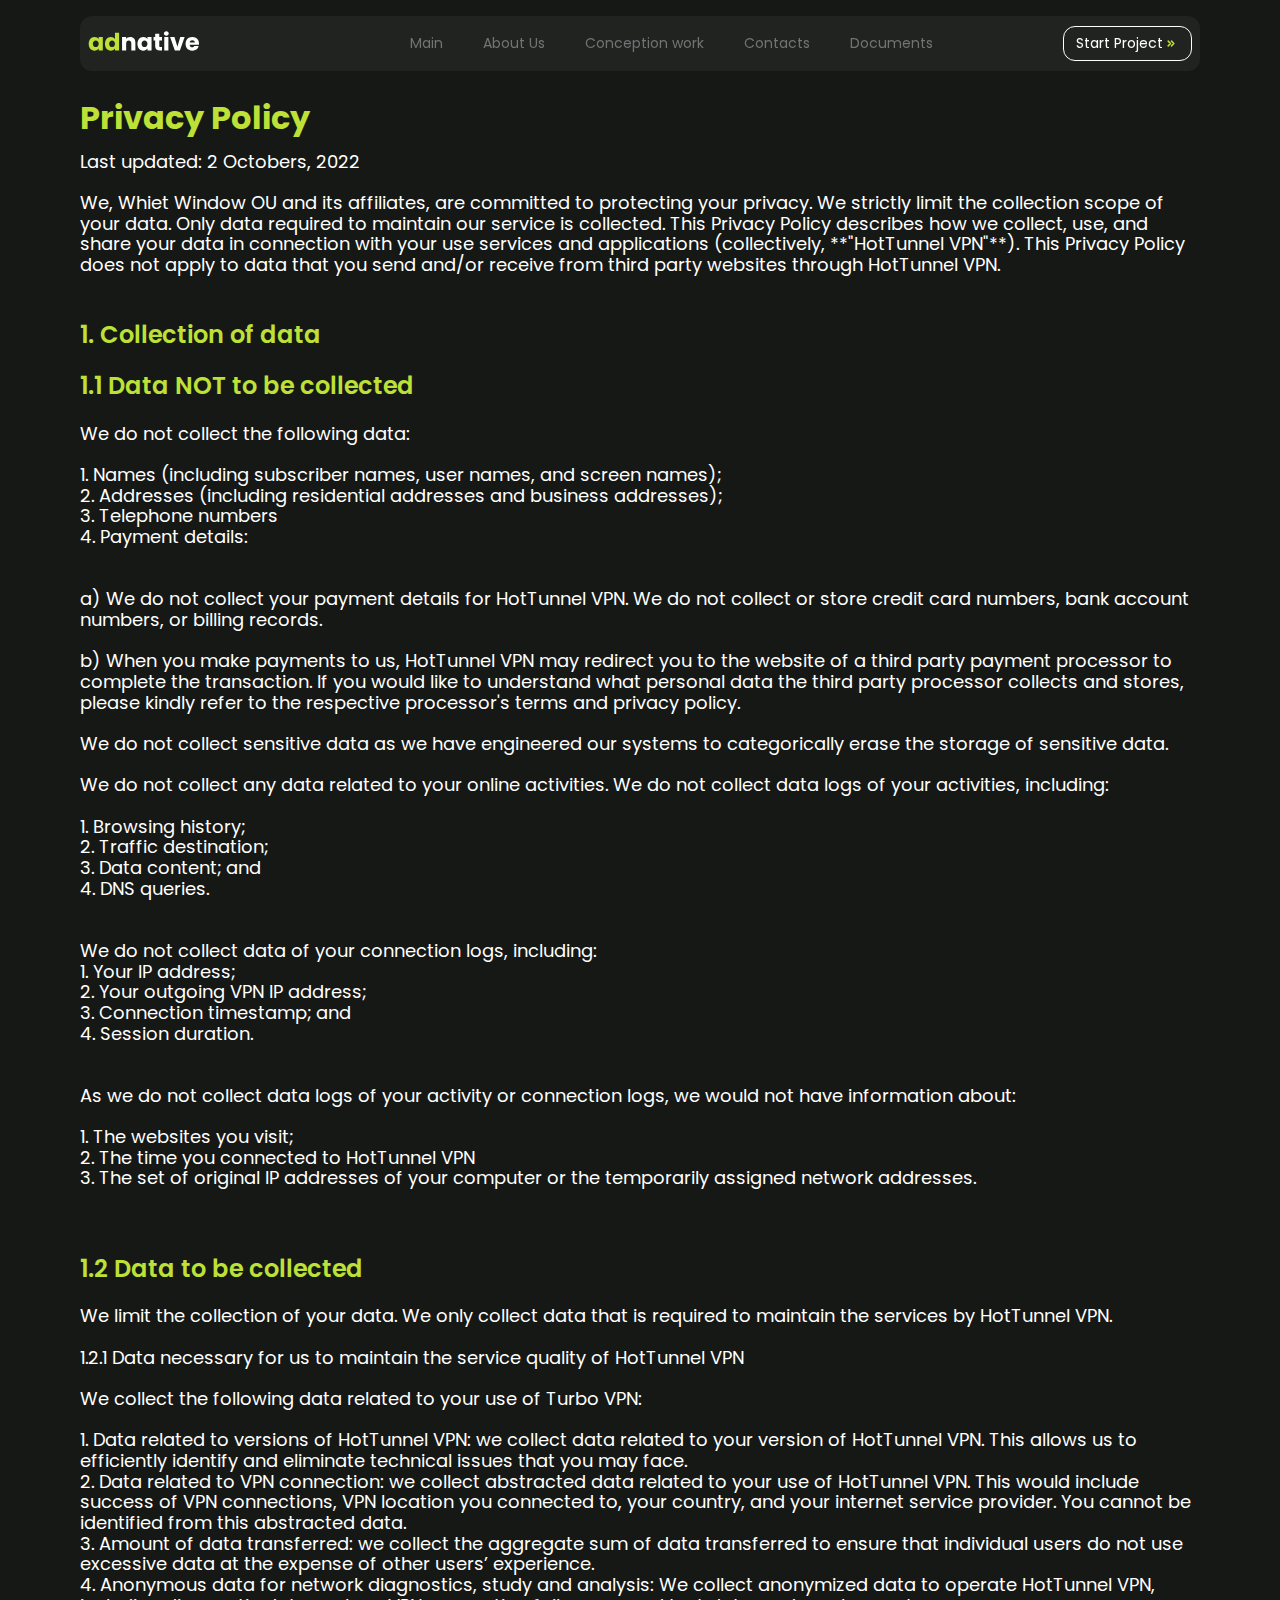
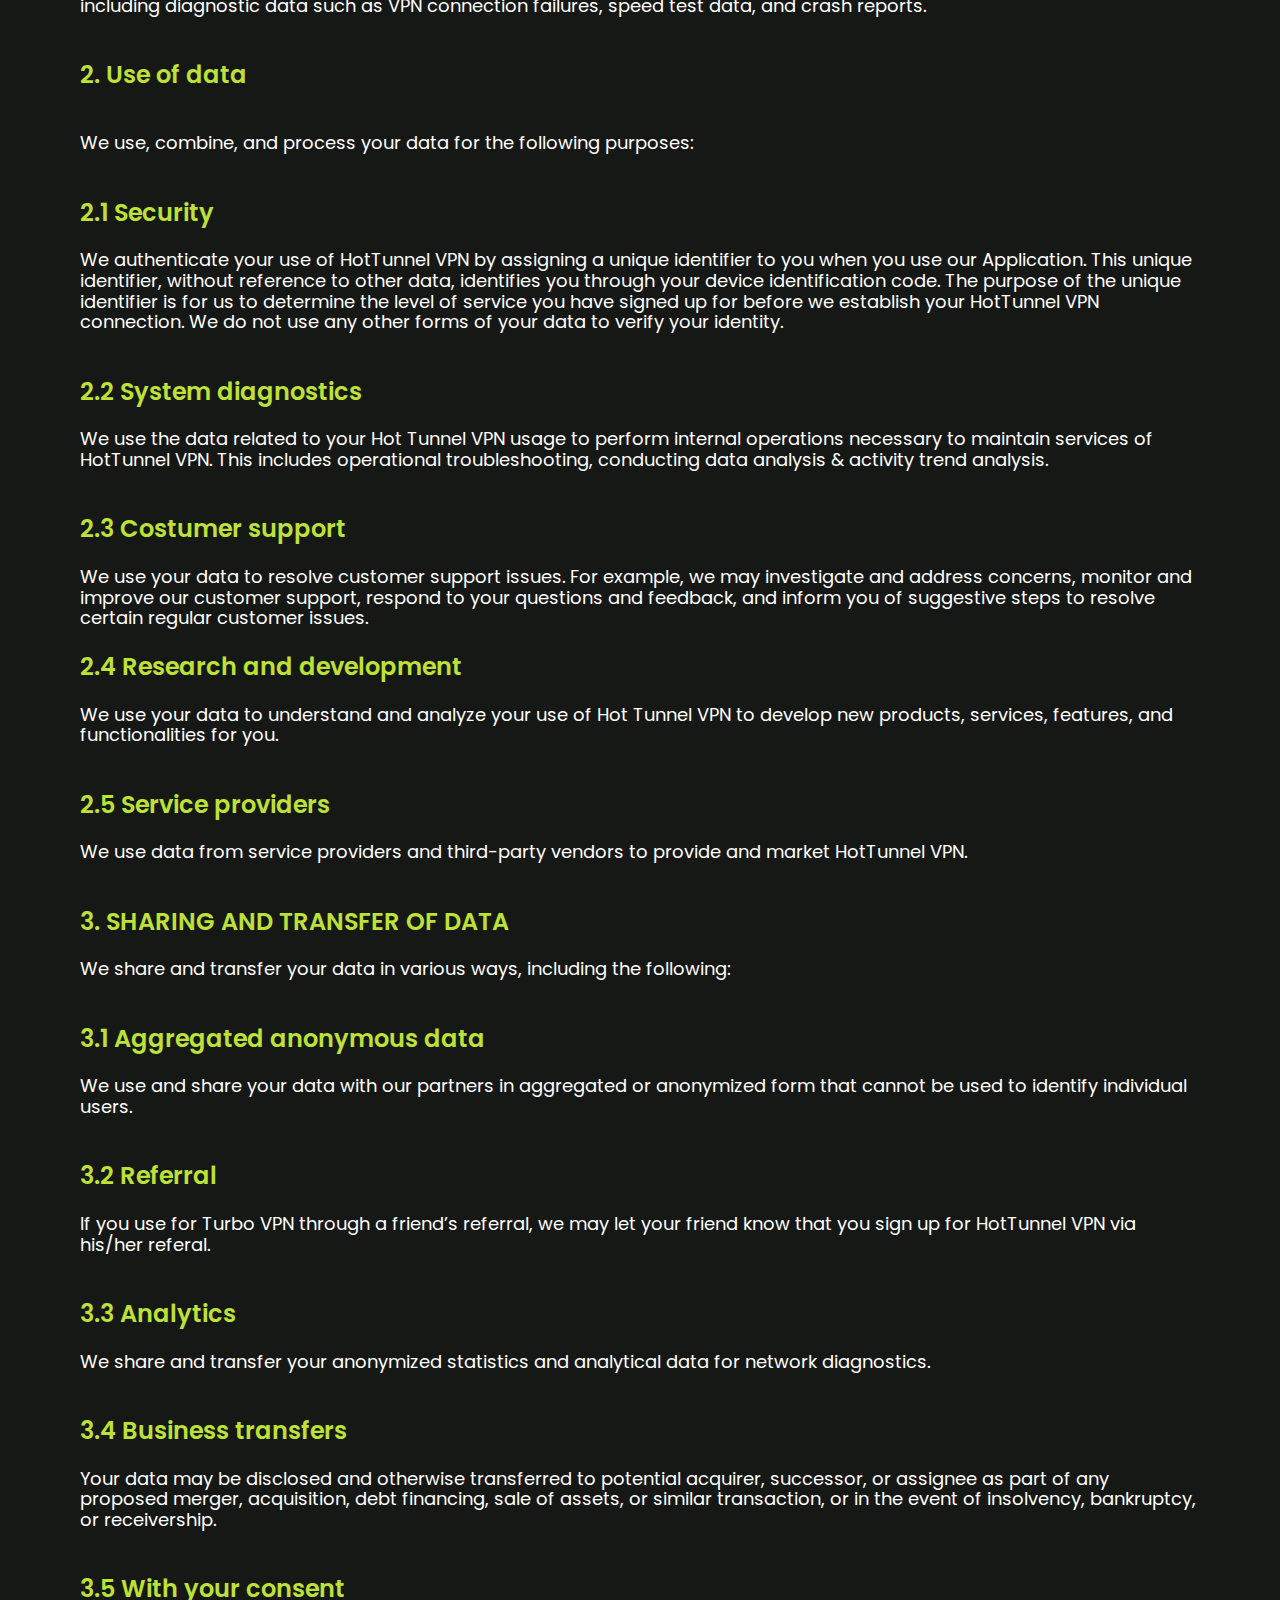
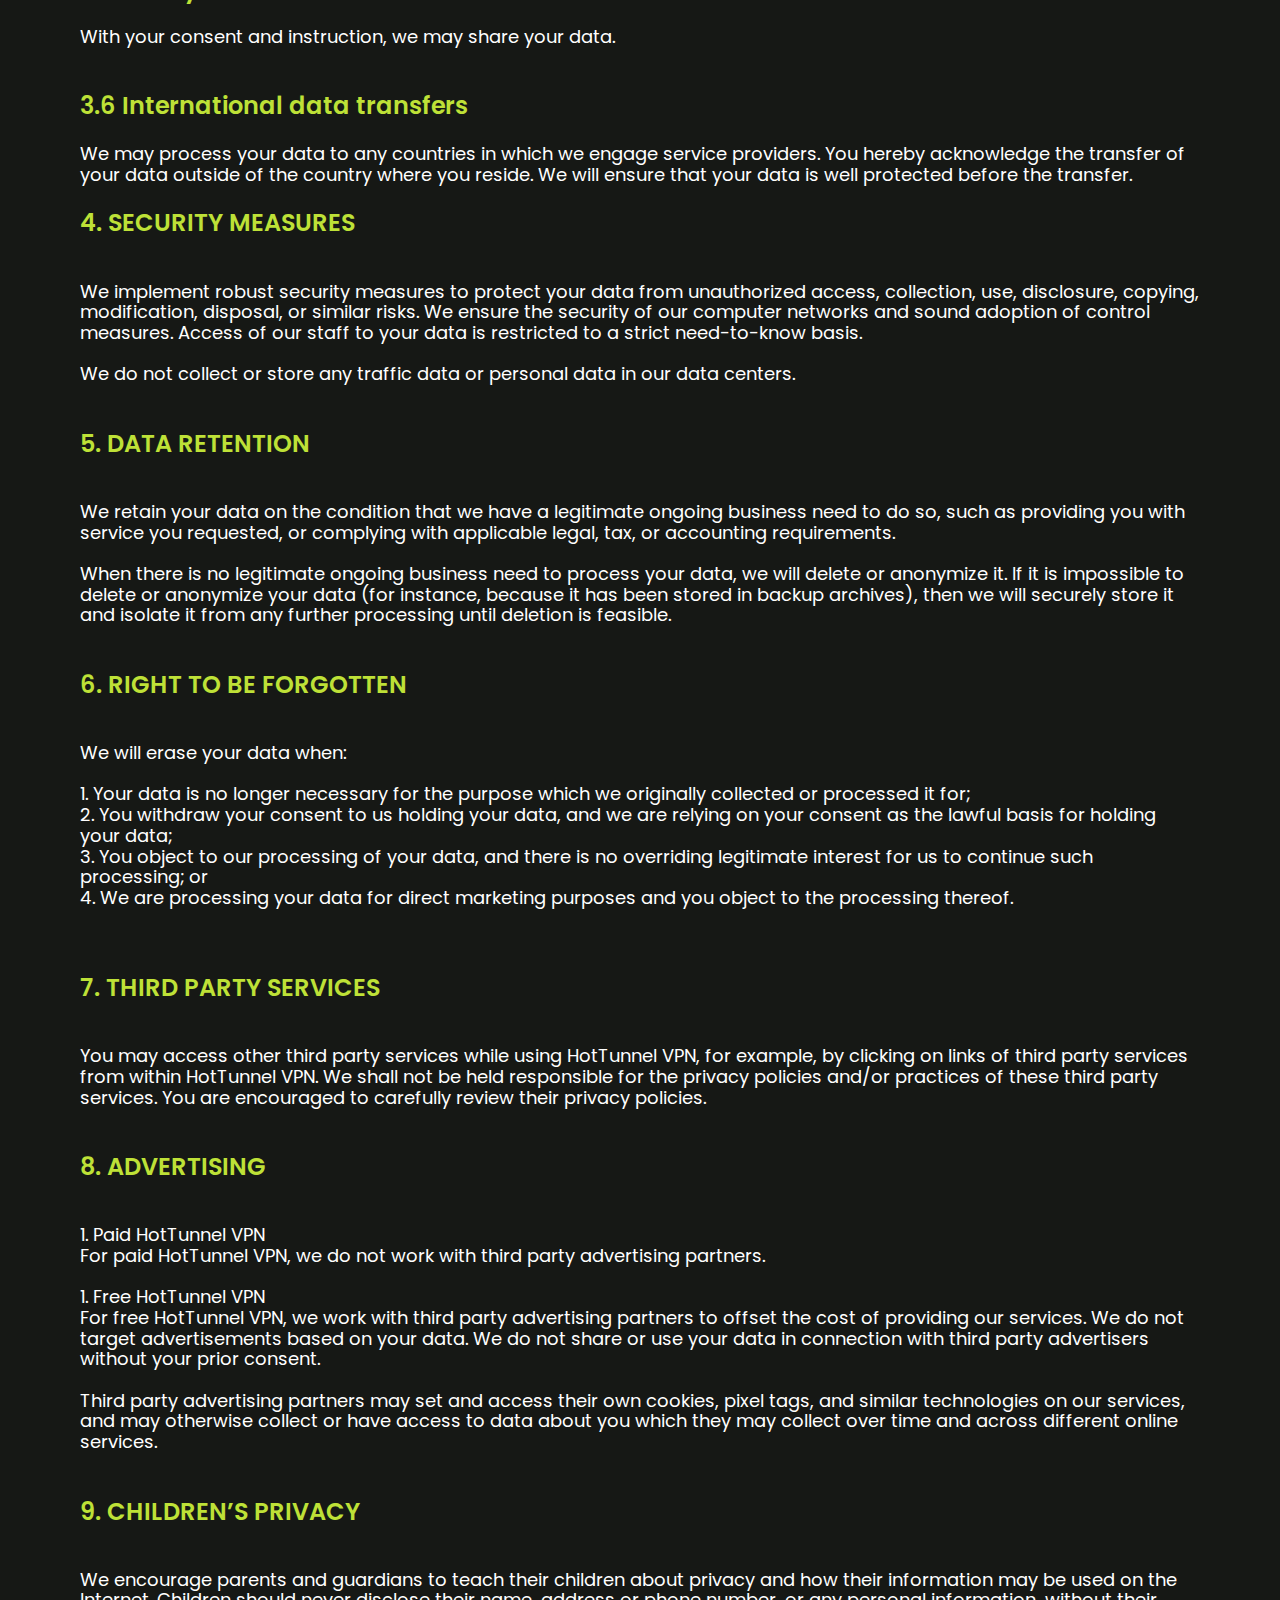
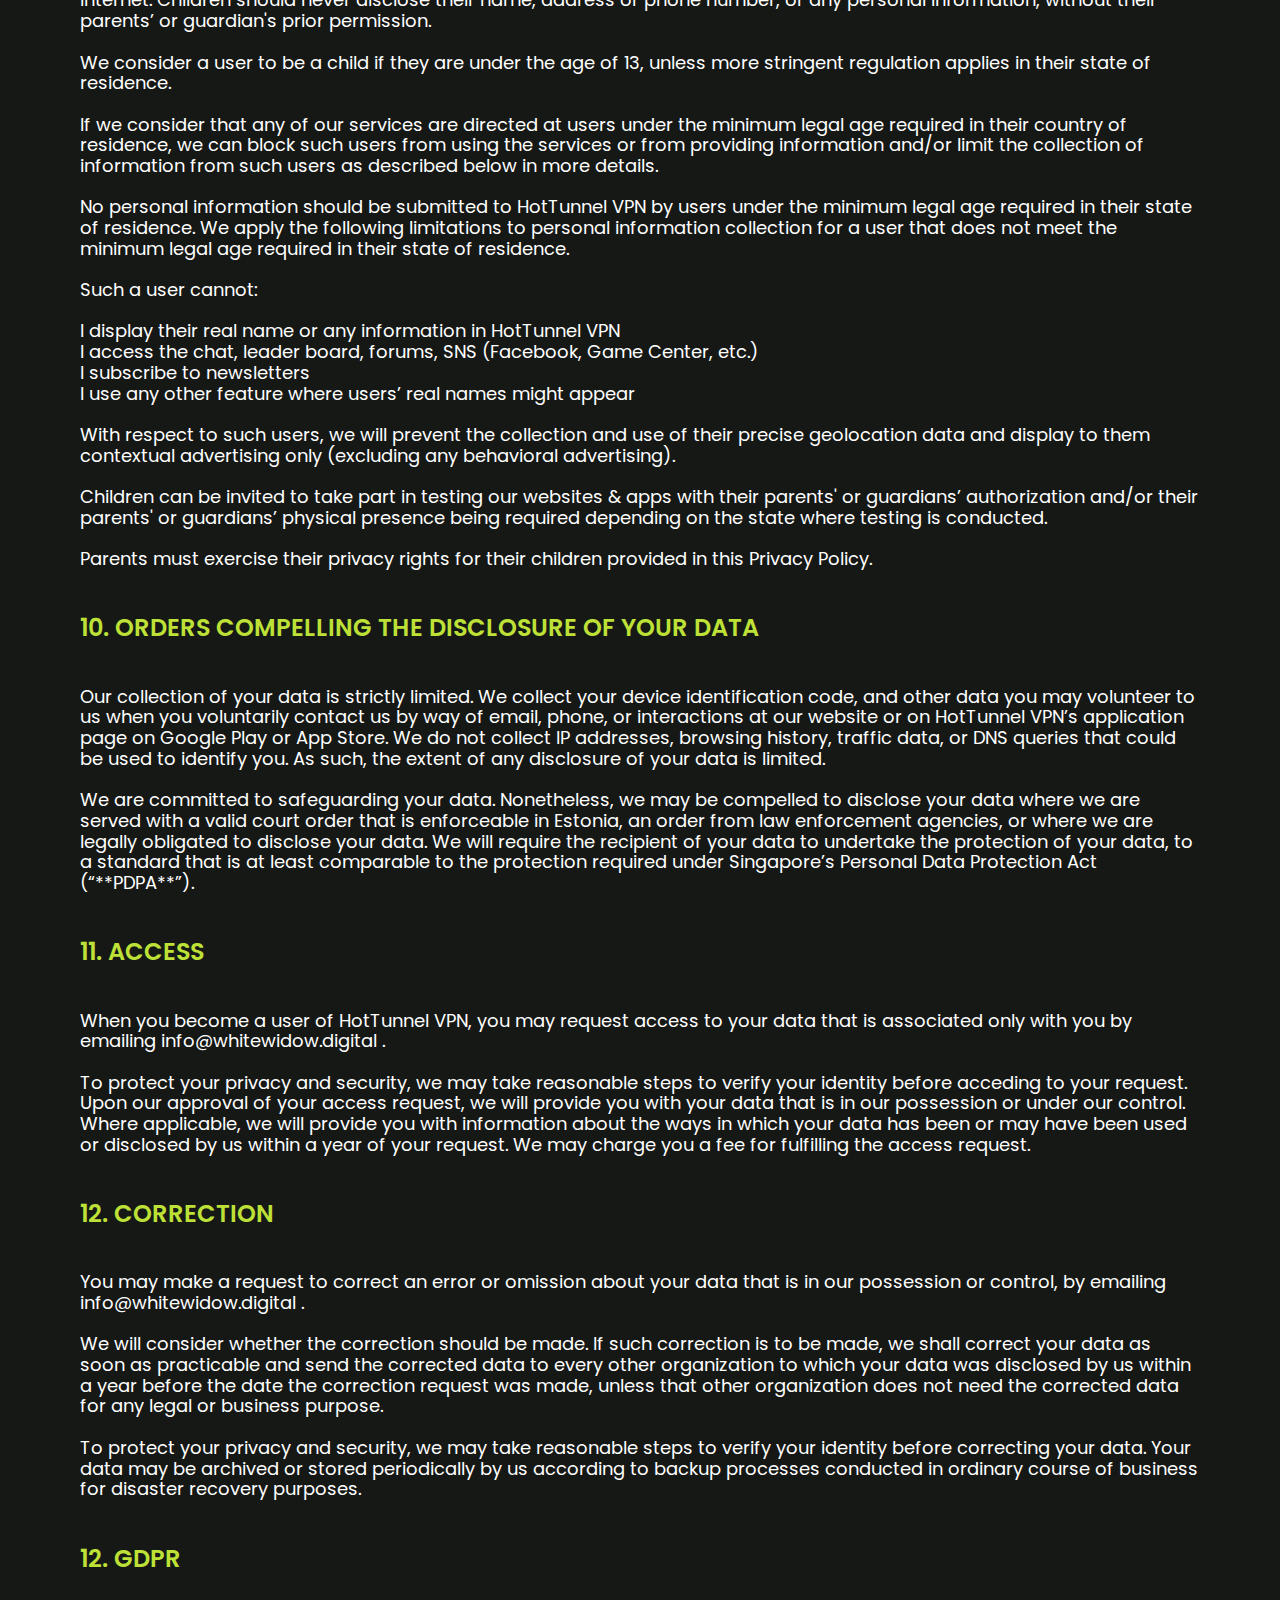
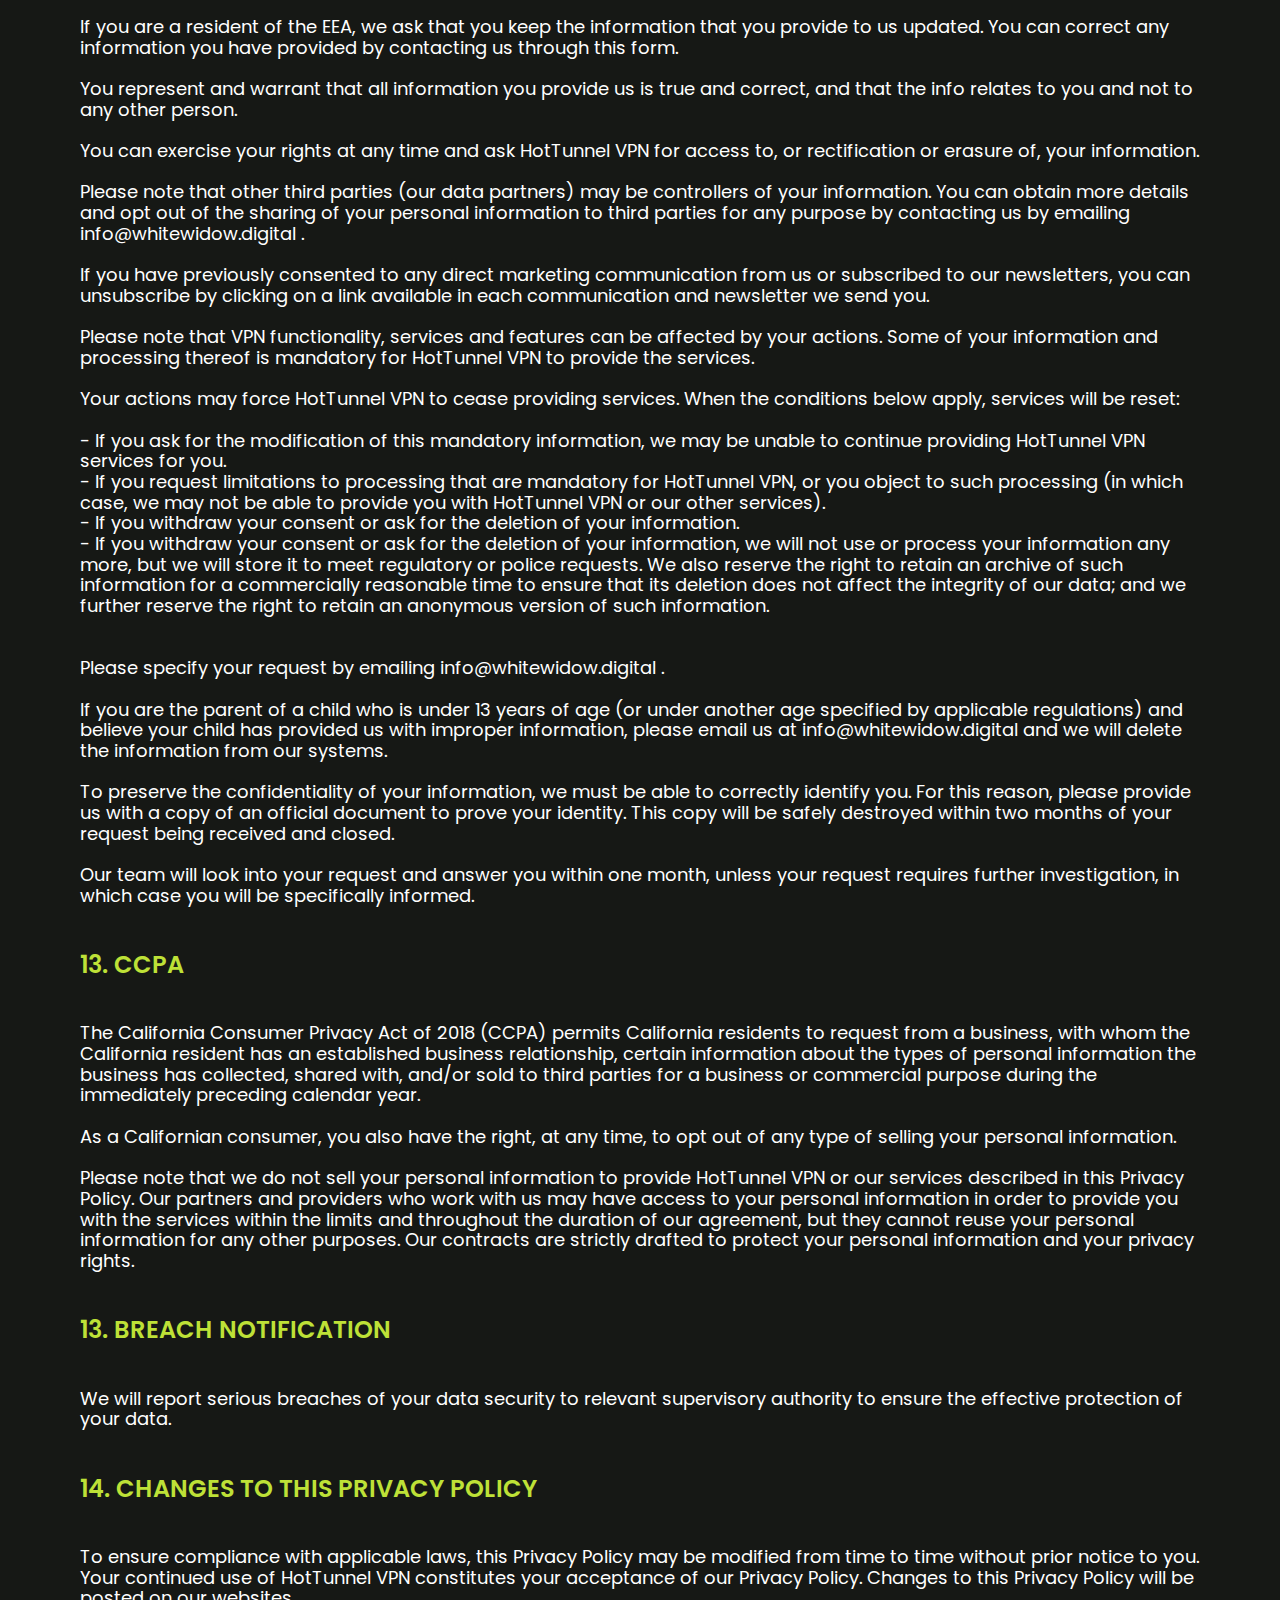
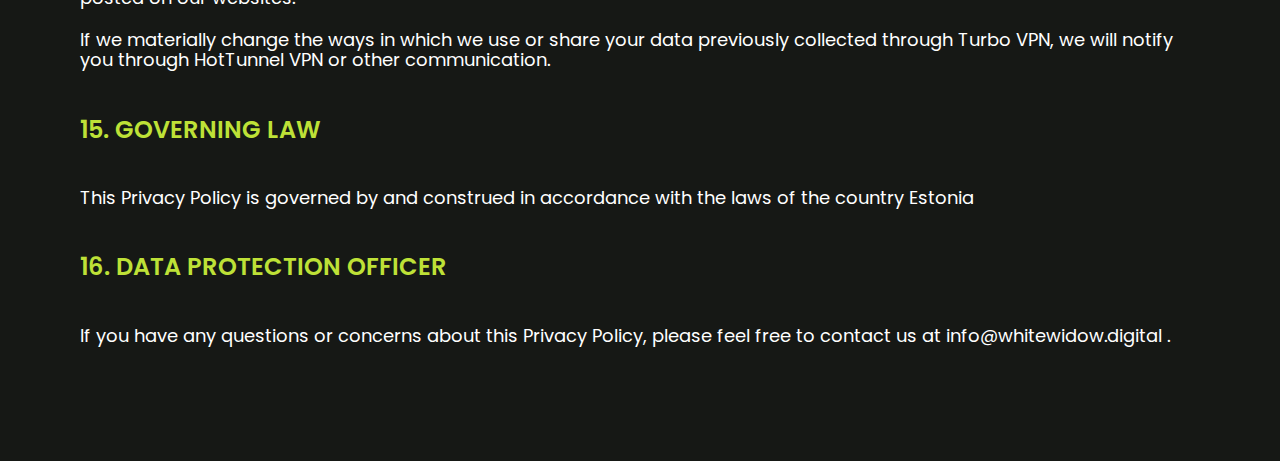
==== commit 1269ce96: "add all pages" ====
--- a/privacy.html
+++ b/privacy.html
@@ -5,16 +5,36 @@
     <meta charset="UTF-8">
     <meta http-equiv="X-UA-Compatible" content="IE=edge">
     <meta name="viewport" content="width=device-width, initial-scale=1.0">
-    <title>WhiteWidow</title>
-
-    <link rel="stylesheet" href="./css/font.css">
+    <title>adnative</title>
+
+    <link rel="apple-touch-icon" sizes="57x57" href="./img/favicon/apple-icon-57x57.png">
+    <link rel="apple-touch-icon" sizes="60x60" href="./img/favicon//apple-icon-60x60.png">
+    <link rel="apple-touch-icon" sizes="72x72" href="./img/favicon//apple-icon-72x72.png">
+    <link rel="apple-touch-icon" sizes="76x76" href="./img/favicon//apple-icon-76x76.png">
+    <link rel="apple-touch-icon" sizes="114x114" href="./img/favicon//apple-icon-114x114.png">
+    <link rel="apple-touch-icon" sizes="120x120" href="./img/favicon//apple-icon-120x120.png">
+    <link rel="apple-touch-icon" sizes="144x144" href="./img/favicon//apple-icon-144x144.png">
+    <link rel="apple-touch-icon" sizes="152x152" href="./img/favicon//apple-icon-152x152.png">
+    <link rel="apple-touch-icon" sizes="180x180" href="./img/favicon//apple-icon-180x180.png">
+    <link rel="icon" type="image/png" sizes="192x192" href="./img/favicon//android-icon-192x192.png">
+    <link rel="icon" type="image/png" sizes="32x32" href="./img/favicon//favicon-32x32.png">
+    <link rel="icon" type="image/png" sizes="96x96" href="./img/favicon//favicon-96x96.png">
+    <link rel="icon" type="image/png" sizes="16x16" href="./img/favicon//favicon-16x16.png">
+    <link rel="manifest" href="./img/favicon//manifest.json">
+    <meta name="msapplication-TileColor" content="#00DE16">
+    <meta name="msapplication-TileImage" content="./img/favicon//ms-icon-144x144.png">
+    <meta name="theme-color" content="#181A20">
+
+    <link href="https://fonts.googleapis.com/css2?family=Poppins:wght@400;500;600;700;800&display=swap" rel="stylesheet">
+
+
     <link rel="stylesheet" href="./css/style.css">
-    <link rel="stylesheet" href="./css/splide.min.css">
-
+    <link rel="stylesheet" href="./splide/dist/css/splide-core.min.css">
 
 </head>
 
 <body>
+
 
     <header class="header">
         <div class="container">
@@ -26,24 +46,21 @@
                 </div>
 
                 <nav class="header-menu">
-                    <ul class="header-list topmenu">
-
-                        <li><a href="./index.html" class="header-link">Home</a></li>
-                        <li><a href="./index.html" class="header-link">About us</a></li>
-                        <li><a href="./index.html" class="header-link">We are help</a></li>
+                    <ul class="header-list">
+                        <li><a href="./index.html" class="header-link">Main</a></li>
+                        <li><a href="./index.html" class="header-link">About Us</a></li>
                         <li><a href="./index.html" class="header-link">Conception work</a></li>
                         <li><a href="./index.html" class="header-link">Contacts</a></li>
                         <li><a href="#" class="header-link dropdown">Documents</a>
                             <ul class="dropdown">
-                                <li><a href="./privacy.html" class="header-link header-submenu__link  down">Privacy
-                                        policy</a></li>
-                                <li><a href="./terms.html" class="header-link header-submenu__link  down">Terms of
-                                        use</a></li>
+                                <li><a href="./privacy.html" class="header-link header-submenu__link  down">Privacy policy</a></li>
+                                <li><a href="./terms.html" class="header-link header-submenu__link  down">Terms of use</a></li>
                             </ul>
                         </li>
-
                     </ul>
                 </nav>
+
+                <a href="#about" class="header-button">Start Project <img src="./img/arrowright.svg" alt="arrow"></a>
             </div>
         </div>
     </header>
@@ -423,8 +440,6 @@
 
 
     <script src="https://code.jquery.com/jquery-3.6.0.slim.min.js"></script>
-    <script src="./js/splide.min.js"></script>
-    <script src="./js/splider.js"></script>
     <script src="./js/script.js"></script>
 </body>
 
--- a/css/style.css
+++ b/css/style.css
@@ -1,21 +1,3 @@
-body {
-  font-family: "Poppins";
-  background-color: #161815;
-}
-
-.container {
-  max-width: 1120px;
-  margin: 0 auto;
-}
-
-img {
-  max-width: 100%;
-}
-
-html {
-  scroll-behavior: smooth;
-}
-
 /*! normalize.css v8.0.1 | MIT License | github.com/necolas/normalize.css */
 /* Document
    ========================================================================== */
@@ -51,10 +33,6 @@
 h1 {
   font-size: 2em;
   margin: 0;
-}
-
-span {
-  display: block;
 }
 
 /* Grouping content
@@ -195,7 +173,6 @@
 [type=reset],
 [type=submit] {
   -webkit-appearance: button;
-  appearance: none;
 }
 
 /**
@@ -279,7 +256,6 @@
  */
 [type=search] {
   -webkit-appearance: textfield; /* 1 */
-  appearance: none;
   outline-offset: -2px; /* 2 */
 }
 
@@ -331,11 +307,24 @@
   display: none;
 }
 
+body {
+  font-family: "Poppins";
+  background-color: #161815;
+}
+
+.container {
+  max-width: 1120px;
+  margin: 0 auto;
+}
+
+img {
+  max-width: 100%;
+}
+
 .header {
   position: fixed;
   top: 0;
   left: 0;
-  height: 80px;
   width: 100%;
   z-index: 20;
 }
@@ -347,21 +336,17 @@
   width: 100%;
   height: 100%;
   z-index: 4;
-  border-radius: 0px 0px 40px 40px;
 }
 .header-wrap {
+  margin-top: 16px;
   position: relative;
   display: flex;
   justify-content: space-between;
   align-items: center;
-  min-height: 53px;
-  padding: 0px 12px;
+  min-height: 55px;
+  padding: 0px 8px;
   background: #202320;
-  margin-top: 24px;
   border-radius: 12px;
-}
-.header-logo {
-  display: block;
 }
 .header-list {
   display: flex;
@@ -382,38 +367,36 @@
   transition: 0.3s;
 }
 .header-link:hover {
-  color: #ffffff;
+  color: #FFFFFF;
+}
+.header-burger {
+  display: none;
+}
+.header-logo {
+  z-index: 5;
 }
 .header-button {
-  display: flex;
+  z-index: 5;
+  text-decoration: none;
   font-size: 14px;
-  color: #ffffff;
-  text-decoration: none;
-  border: 1px solid #ffffff;
+  line-height: 16px;
+  color: #FFFFFF;
+  border: 1px solid #FFFFFF;
+  display: flex;
+  padding: 8px 12px;
   border-radius: 12px;
-  padding: 8px 12px;
-  z-index: 8;
-}
-.header-button__icon {
-  margin-left: 4px;
 }
 .header-button:hover {
+  border: 1px solid #BEE137;
   color: #BEE137;
   transition: 0.3s;
-  border-color: #BEE137;
-}
-.header-burger {
-  display: none;
-}
-.header-logo {
-  z-index: 7;
 }
 
 .header-menu ul {
   position: relative;
 }
 .header-menu ul ul {
-  background-color: #202320;
+  background-color: #1A1F1A;
   display: none;
   position: absolute;
   text-align: left;
@@ -435,7 +418,6 @@
   }
   .header-wrap {
     min-height: 80px;
-    justify-content: space-between;
   }
   .header-menu {
     position: fixed;
@@ -443,14 +425,14 @@
     left: 0;
     width: 100%;
     height: 100%;
-    background-color: #131512;
+    background-color: #131713;
     z-index: 3;
     padding: 100px 0 0 0;
     transition: 0.3s;
   }
   .header-menu ul ul {
     display: block;
-    background-color: #131512;
+    background-color: #131713;
     position: relative;
     margin-top: 50px;
   }
@@ -496,9 +478,6 @@
     height: 2px;
     top: 9px;
   }
-  .header-button {
-    display: none;
-  }
 }
 .header-burger.active::before {
   transform: rotate(45deg);
@@ -516,664 +495,275 @@
   top: 0;
 }
 
-.main {
-  padding: 80px 16px;
-}
-.main-bg {
-  background-color: #1B1827;
-  border-radius: 40px;
-  border: none;
-  overflow: hidden;
-  max-height: 495px;
-  max-width: none;
-  position: relative;
-  z-index: -3;
-}
-.main-bg::before {
-  content: "";
-  width: 924px;
-  height: 436px;
-  background-image: url(../img/wave-bg.png);
-  position: absolute;
-  background-repeat: no-repeat;
-  z-index: -2;
-  background-size: cover;
-  object-fit: fill;
-}
-.main-bg::after {
-  content: "";
-  width: 100%;
-  height: 100%;
-  background-image: url(../img/blink-bg.png);
-  position: absolute;
-  background-repeat: no-repeat;
-  z-index: -2;
-  right: -600px;
-  top: 0;
-  background-size: contain;
-}
 .main-wrap {
-  padding: 34px 50px;
+  padding: 0px 16px;
+  margin-top: 120px;
   display: flex;
   justify-content: space-between;
   align-content: center;
   align-items: center;
 }
 .main-title {
-  font-size: 60px;
   color: #FFFFFF;
   font-weight: 700;
-  line-height: 92px;
-  flex-basis: 480px;
-}
-.main-title__blue {
-  color: #007AFF;
-}
-.main__img {
-  position: absolute;
-  width: 50%;
-  top: 60px;
-  right: -120px;
-  object-fit: cover;
-  z-index: -1;
-  flex-basis: 440px;
-}
-
-@media (max-width: 1440px) {
-  .main-bg::before {
-    right: -200px;
-  }
-  .main-bg::after {
-    right: -600px;
-  }
-  .main__img {
-    top: 20px;
-  }
-}
-@media (max-width: 1024px) {
-  .main-bg::before {
-    right: -100px;
-  }
-  .main-bg::after {
-    right: -500px;
-  }
-  .main__img {
-    top: 50px;
-  }
-}
+  line-height: 55px;
+}
+.main-title__text {
+  font-size: 42px;
+}
+.main-title__anim {
+  font-size: 42px;
+  color: #BEE137;
+}
+.main-img {
+  max-width: 355px;
+}
+
 @media (max-width: 768px) {
-  .main {
-    padding-bottom: 0px;
-  }
-  .main-title {
-    font-size: 50px;
-    line-height: 70px;
-  }
-  .main-bg::before {
-    width: 740px;
-    height: 370px;
-    right: -100px;
-  }
-  .main-bg::after {
-    right: -400px;
-  }
-  .main__img {
-    top: 50px;
-  }
-}
-@media (max-width: 500px) {
-  .main {
-    padding-bottom: 0px;
-  }
   .main-wrap {
     flex-direction: column;
+  }
+  .main-title {
+    text-align: center;
+    margin-top: 16px;
+  }
+  .main-img {
+    margin-top: 16px;
+  }
+}
+.code {
+  padding: 0 16px;
+}
+.code-wrap {
+  background: #202320;
+  border-radius: 16px;
+  padding: 16px 0;
+  display: flex;
+  flex-direction: column;
+}
+.code-title {
+  font-size: 16px;
+  color: #FFFFFF;
+  font-weight: 400;
+  text-align: center;
+  margin-bottom: 32px;
+}
+.code-img {
+  max-width: 40px;
+  display: block;
+}
+.code-button {
+  text-decoration: none;
+  display: flex;
+  font-size: 14px;
+  color: #737274;
+  border: 1px solid #737274;
+  padding: 8px 12px;
+  border-radius: 12px;
+  text-align: center;
+  justify-content: center;
+  width: 46px;
+  margin: 24px auto;
+}
+.code-button:hover {
+  border: 1px solid #BEE137;
+  color: #BEE137;
+  transition: 0.3s;
+}
+
+.splide__slider img {
+  width: 100%;
+  height: 100%;
+  object-fit: cover;
+}
+
+.splide__list {
+  align-items: center;
+}
+
+.about {
+  padding: 0 16px;
+  margin-top: 90px;
+}
+.about-title {
+  font-size: 42px;
+  font-weight: 700;
+  color: #FFFFFF;
+}
+.about-content {
+  display: flex;
+  justify-content: space-between;
+  margin-top: 16px;
+}
+.about-content__left {
+  flex-basis: 50%;
+}
+.about-content__team {
+  background: #BEE137;
+  padding: 12px;
+  border-radius: 16px;
+  margin-top: 24px;
+}
+.about-content__team__title {
+  font-size: 32px;
+  font-weight: 700;
+  color: #161815;
+}
+.about-content__team__img {
+  max-height: 44px;
+}
+.about-content__text {
+  flex-basis: 50%;
+  font-size: 16px;
+  color: #737274;
+  font-weight: 400;
+  margin-left: 32px;
+  line-height: 24px;
+  max-width: 400px;
+}
+
+@media (max-width: 768px) {
+  .about-title {
+    text-align: center;
+  }
+  .about-content {
+    flex-direction: column;
+    text-align: center;
+    align-items: center;
     align-content: center;
-    align-items: center;
+  }
+  .about-content__left {
+    flex-basis: 100%;
+  }
+  .about-content__text {
     text-align: center;
-  }
-  .main-title {
-    font-size: 32px;
-    line-height: 48px;
-  }
-  .main-bg::before {
-    height: 500px;
-    right: -50px;
-    top: 0px;
-  }
-  .main-bg::after {
-    top: 200px;
-    right: 0px;
-  }
-  .main__img {
-    width: 360px;
-    top: 250px;
-    right: -80px;
-  }
-}
-.about {
-  padding: 40px 16px;
-}
-.about-wrap {
-  display: flex;
-  flex-direction: column;
+    flex-basis: 100%;
+  }
+}
+.divider {
+  padding: 0 16px;
+  margin: 50px 0;
+}
+.divider-wrap {
+  display: flex;
+  justify-content: space-between;
   align-content: center;
   align-items: center;
-  position: relative;
-}
-.about-title {
-  font-size: 85px;
-  line-height: 128px;
+}
+.divider-line {
+  width: 100%;
+  border: 1px solid #737274;
+}
+.divider-img {
+  margin: 0 44px;
+}
+
+.concept {
+  padding: 0 16px;
+}
+.concept-title {
+  font-size: 42px;
   font-weight: 700;
-  color: #1B1827;
-  z-index: -4;
-}
-.about-title__blue {
-  color: #007AFF;
-  display: inline;
-}
-.about-item {
-  background-color: #007AFF;
-  border-radius: 40px;
-  border: none;
-  display: flex;
-  align-items: center;
-  width: 100%;
-  height: 100%;
-  z-index: -2;
-  box-shadow: 0px -9px 32px rgba(29, 98, 172, 0.16);
-}
-.about-item__img {
-  width: 420px;
-  height: 370px;
-  border-radius: 40px;
-  border: none;
-  margin: 0;
-  padding: 0;
-  margin-right: 50px;
-  object-fit: cover;
-  object-position: 50% 50%;
-}
-.about-item__subtitle {
-  color: #FFFFFF;
-  font-size: 16px;
-  font-weight: 500;
-  line-height: 24px;
-  padding-right: 50px;
-}
-
-@media (max-width: 768px) {
-  .about {
-    padding-bottom: 100px;
-  }
-  .about-title {
-    font-size: 60px;
-    top: -78px;
-  }
-  .about-item__img {
-    width: 300px;
-    height: 400px;
-    object-position: -130px 0px;
-  }
-  .about-item__subtitle {
-    font-size: 14px;
-    line-height: 20px;
-  }
-}
-@media (max-width: 500px) {
-  .about {
-    padding: 180px 16px 50px 16px;
-  }
-  .about-title {
-    font-size: 32px;
-    top: -120px;
-  }
-  .about-item {
-    flex-direction: column;
-    align-items: center;
-    align-content: center;
-    text-align: center;
-  }
-  .about-item__img {
-    width: 100%;
-    height: auto;
-    object-position: 0px 0px;
-    margin: 0;
-    margin-bottom: 24px;
-  }
-  .about-item__subtitle {
-    font-size: 14px;
-    line-height: 20px;
-    padding: 0 16px;
-    margin-bottom: 50px;
-  }
-}
-.slider {
-  padding: 40px 16px;
-}
-.slider-wrap {
-  display: flex;
-  flex-direction: column;
-  align-content: center;
-  align-items: center;
-}
-.slider-title {
-  font-size: 85px;
-  line-height: 128px;
-  font-weight: 700;
-  color: #1B1827;
-}
-.slider-title__blue {
-  color: #007AFF;
-  display: inline;
-}
-.slider-item__block {
-  position: relative;
-}
-.slider-item__img {
-  height: 454px;
-  width: 100%;
-  border-radius: 40px;
-  object-fit: cover;
-}
-.slider-item__content {
-  position: absolute;
-  bottom: -100px;
-  background-color: #E8E9EC;
-  padding: 24px 16px;
-  border-radius: 40px;
-}
-.slider-item__title {
-  color: #1B1827;
-  font-size: 22px;
-  font-weight: 700;
-  line-height: 33px;
-}
-.slider-item__subtitle {
-  color: #737274;
-  font-size: 14px;
-  font-weight: 400;
-  line-height: 21px;
-  margin: 8px 0 18px 0px;
-}
-.slider-item__btn {
-  text-decoration: none;
-  color: #007AFF;
-  font-size: 14px;
-  font-weight: 400;
-  line-height: 21px;
-  padding: 10px 16px;
-  border: 1px solid #007AFF;
-  background-color: rgba(0, 123, 255, 0);
-  border-radius: 50px;
-  display: inline-block;
-  transition: 0.3s;
-}
-.slider-item__btn:hover {
-  background-color: rgb(0, 123, 255);
-  color: #FFFFFF;
-}
-
-@media (max-width: 768px) {
-  .slider-title {
-    font-size: 60px;
-  }
-}
-@media (max-width: 500px) {
-  .slider {
-    padding: 0px 16px;
-  }
-  .slider-title {
-    font-size: 32px;
-  }
-}
-.conception {
-  padding: 40px 16px;
-}
-.conception-wrap {
-  display: flex;
-  flex-direction: column;
-  align-content: center;
-  align-items: center;
-  position: relative;
-}
-.conception-title {
-  font-size: 85px;
-  line-height: 128px;
-  font-weight: 700;
-  color: #1B1827;
-  z-index: -4;
-}
-.conception-title__blue {
-  color: #007AFF;
-  display: inline;
-}
-.conception-item {
-  background-color: #1B192A;
-  border-radius: 40px;
-  border: none;
-  display: flex;
-  align-items: center;
-  width: 100%;
-  height: 100%;
-  box-shadow: 0px -9px 32px rgba(29, 98, 172, 0.16);
-}
-.conception-item__content {
-  padding: 0 50px;
-}
-.conception-item__btn {
-  text-decoration: none;
-  background-color: #007AFF;
-  color: #ffffff;
-  font-size: 14px;
-  padding: 12px 24px;
-  border-radius: 50px;
-  border: none;
-  display: inline-block;
-  margin-top: 32px;
-  transition: 0.3s;
-  z-index: 5;
-}
-.conception-item__btn:hover {
-  cursor: pointer;
-  background-color: #0965c7;
-  box-shadow: 0px -9px 32px rgba(29, 98, 172, 0.16);
-}
-.conception-item__img {
-  width: 420px;
-  height: 370px;
-  border-radius: 40px;
-  border: none;
-  margin: 0;
-  padding: 0;
-  object-fit: cover;
-  object-position: 50% 50%;
-}
-.conception-item__subtitle {
-  color: #FFFFFF;
-  font-size: 16px;
-  font-weight: 500;
-  line-height: 24px;
-}
-
-@media (max-width: 768px) {
-  .conception {
-    padding: 100px 16px;
-  }
-  .conception-title {
-    font-size: 60px;
-    margin-bottom: 24px;
-  }
-  .conception-item__img {
-    width: 300px;
-    height: 400px;
-    object-position: -130px 0px;
-  }
-  .conception-item__subtitle {
-    font-size: 14px;
-    line-height: 20px;
-  }
-}
-@media (max-width: 500px) {
-  .conception {
-    padding: 150px 16px;
-    padding-bottom: 100px;
-  }
-  .conception-title {
-    font-size: 32px;
-    line-height: 40px;
-    text-align: center;
-  }
-  .conception-item {
-    flex-direction: column;
-    align-items: center;
-    align-content: center;
-    text-align: center;
-  }
-  .conception-item__content {
-    order: 2;
-    padding: 32px 16px;
-  }
-  .conception-item__img {
-    width: 100%;
-    height: auto;
-    object-position: 0px 0px;
-    margin: 0;
-    padding: 0;
-  }
-  .conception-item__subtitle {
-    font-size: 14px;
-    line-height: 20px;
-  }
-  .conception-item__btn {
-    margin-top: 16px;
-  }
-}
-.contacts {
-  padding: 40px 16px;
-}
-.contacts-wrap {
-  display: flex;
-  flex-direction: column;
-  align-items: center;
-}
-.contacts-title {
-  font-size: 85px;
-  line-height: 128px;
-  font-weight: 700;
-  color: #1B1827;
-}
-.contacts-title__blue {
-  color: #007AFF;
-  display: inline;
-}
-.contacts-item {
+  color: #FFFFFF;
+  text-align: center;
+}
+.concept-item {
   display: flex;
   justify-content: space-between;
   align-items: center;
   align-content: center;
   margin-top: 24px;
 }
-.contacts-item__content {
-  margin-right: 32px;
-  flex-basis: 465px;
-}
-.contacts-item__li {
-  margin-bottom: 16px;
-  display: flex;
-  align-items: center;
-}
-.contacts-item__li p {
-  margin-top: 0;
-  margin-bottom: 16px;
-}
-.contacts-item__title {
-  font-size: 22px;
+.concept-item__text {
+  background: #202320;
+  border-radius: 16px;
+  padding: 16px;
+}
+.concept-item__title {
+  font-size: 32px;
   font-weight: 700;
-  line-height: 33px;
-  color: #1b1827;
-  max-width: 95px;
-  margin-right: 16px;
-  position: relative;
-}
-.contacts-item__title::after {
-  content: "";
-  width: 100%;
-  height: 3px;
-  background-color: #007AFF;
-  position: absolute;
-  left: 0;
-  bottom: 0;
-}
-.contacts-item__subtitle {
+  color: #BEE137;
+}
+.concept-item__subtitle {
   font-size: 16px;
   font-weight: 400;
+  color: #737274;
+  max-width: 435px;
   line-height: 24px;
-  color: #737274;
-}
-.contacts-item__map iframe {
-  width: 425px;
-  height: 375px;
-  border: none;
-  border-radius: 40px;
+}
+.concept-item__img {
+  max-width: 133px;
 }
 
 @media (max-width: 768px) {
-  .contacts-item__map iframe {
-    width: 325px;
-  }
-}
-@media (max-width: 500px) {
-  .contacts-title {
-    font-size: 32px;
-  }
-  .contacts-item {
-    margin: 0;
+  .concept-item {
     flex-direction: column;
-    align-content: center;
-    align-items: center;
-  }
-  .contacts-item__content {
-    flex-basis: 350px;
-    margin: 0;
-  }
-  .contacts-item__li {
+  }
+  .concept-item__text {
+    order: 1;
+  }
+  .concept-item__img {
+    order: 0;
+  }
+}
+.contact {
+  padding: 0 16px;
+  margin-bottom: 50px;
+}
+.contact-title {
+  color: #FFFFFF;
+  font-size: 42px;
+  font-weight: 700;
+  text-align: center;
+}
+.contact-wrap {
+  display: flex;
+  justify-content: space-between;
+  align-content: center;
+  align-items: center;
+  margin-top: 16px;
+}
+.contact-text {
+  background: #BEE137;
+  padding: 20px 16px;
+  color: rgba(22, 24, 21, 0.5019607843);
+  font-size: 16px;
+  border-radius: 16px;
+}
+.contact-text__span {
+  color: #161815;
+}
+.contact-map {
+  border-radius: 16px;
+  margin-left: 16px;
+  overflow: hidden;
+}
+
+@media (max-width: 768px) {
+  .contact-wrap {
     flex-direction: column;
-    align-items: center;
-    align-content: center;
-    text-align: center;
-  }
-  .contacts-item__title {
-    margin: 0;
-  }
-  .contacts-item__map iframe {
-    width: 310px;
-    height: 310px;
-  }
-}
-.footer {
-  padding: 50px 16px;
-}
-.footer-wrap {
-  background-color: #1B192A;
-  border-radius: 40px;
-  padding: 50px;
-  display: flex;
-  align-items: center;
-  justify-content: space-between;
-}
-.footer-item {
-  list-style: none;
-}
-.footer-item__link {
-  text-decoration: none;
-  color: #FFFFFF;
-  font-size: 22px;
-  font-weight: 700;
-  line-height: 33px;
-  margin-top: 16px;
-  transition: 0.3s;
-  display: inline-block;
-}
-.footer-item__link:hover {
-  color: #007AFF;
-}
-.footer-form {
-  width: 400px;
-}
-.footer-form__title {
-  font-size: 22px;
-  color: #FFFFFF;
-  font-weight: 700;
-  line-height: 33px;
-  margin-bottom: 16px;
-}
-.footer-form__forms {
-  display: flex;
-  flex-direction: column;
-  align-items: flex-start;
-}
-.footer-form__input {
-  background-color: #1B192A;
-  color: #FFFFFF;
-  font-size: 14px;
-  font-weight: 400;
-  line-height: 21px;
-  border: none;
-  border-bottom: 1px solid #737274;
-  width: 220px;
-  position: relative;
-  padding: 8px;
-  transition: 0.3s;
-}
-.footer-form__input::placeholder {
-  color: #737274;
-  font-size: 14px;
-}
-.footer-form__input:focus {
-  border: none;
-}
-.footer-form__btn {
-  text-decoration: none;
-  background-color: #007AFF;
-  color: #ffffff;
-  font-size: 14px;
-  padding: 12px 50px;
-  border-radius: 50px;
-  border: none;
-  display: inline-block;
-  margin-top: 32px;
-  transition: 0.3s;
-  z-index: 5;
-}
-.footer-form__btn:hover {
-  cursor: pointer;
-  background-color: #0965c7;
-  box-shadow: 0px -9px 32px rgba(29, 98, 172, 0.16);
-}
-
-@media (max-width: 768px) {
-  .footer {
-    padding: 0px 16px;
-    padding-bottom: 50px;
-  }
-  .footer-form {
+  }
+  .contact-map {
+    margin-top: 24px;
+  }
+  .contact-map iframe {
     width: 300px;
-  }
-}
-@media (max-width: 500px) {
-  .footer-wrap {
-    flex-direction: column;
-    align-content: center;
-    align-items: center;
-    text-align: center;
-  }
-  .footer-item {
-    padding: 0;
-  }
-  .footer-form {
-    margin-top: 50px;
-    width: auto;
-    text-align: center;
-  }
-  .footer-form__forms {
-    align-items: center;
-    align-content: center;
   }
 }
 .privacy {
   padding: 100px 20px;
 }
 .privacy__title {
-  color: #007AFF;
+  color: #BEE137;
   font-size: 32px;
 }
 .privacy__subtitle {
-  color: #1B192A;
+  color: #FFFFFF;
   font-size: 18px;
   font-weight: normal;
 }
 .privacy p {
-  color: #007AFF;
+  color: #BEE137;
   font-size: 24px;
   font-weight: 600;
 }
@@ -1182,16 +772,16 @@
   padding: 100px 20px;
 }
 .terms__title {
-  color: #007AFF;
+  color: #BEE137;
   font-size: 32px;
 }
 .terms__subtitle {
-  color: #1B192A;
+  color: #FFFFFF;
   font-size: 18px;
   font-weight: normal;
 }
 .terms p {
-  color: #007AFF;
+  color: #BEE137;
   font-size: 24px;
   font-weight: 600;
 }